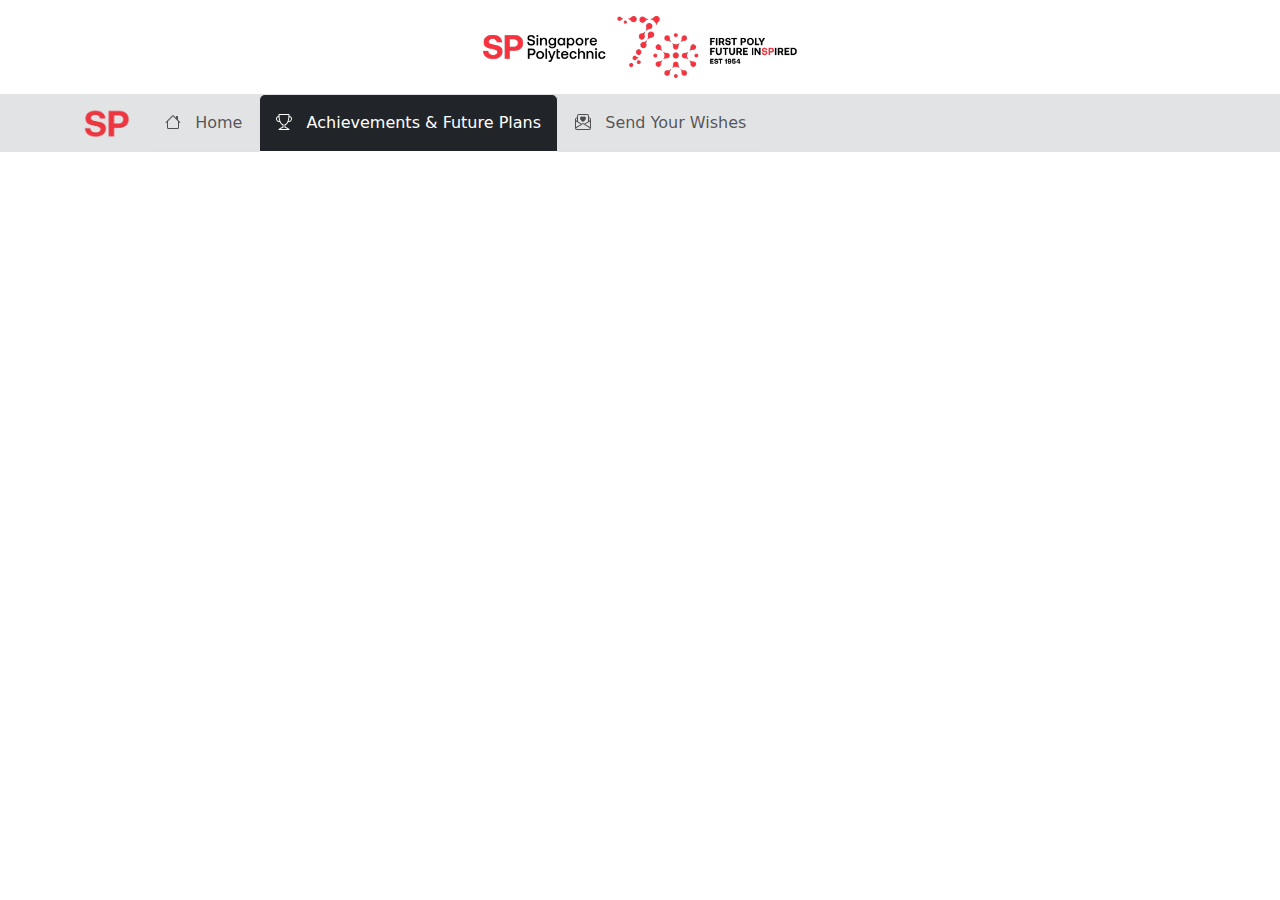
==== achievement-plans.html @ 53e0ef6b "Add files via upload" ====
<!DOCTYPE html>
<html lang="en">

<head>
	<meta charset="UTF-8">
	<meta name="viewport" content="width=device-width, initial-scale=1.0">

	<!-- bootstrap css and js links -->
	<link href="https://cdn.jsdelivr.net/npm/bootstrap@5.3.3/dist/css/bootstrap.min.css" rel="stylesheet"
		integrity="sha384-QWTKZyjpPEjISv5WaRU9OFeRpok6YctnYmDr5pNlyT2bRjXh0JMhjY6hW+ALEwIH" crossorigin="anonymous">
	<script src="https://cdn.jsdelivr.net/npm/bootstrap@5.3.3/dist/js/bootstrap.bundle.min.js"
		integrity="sha384-YvpcrYf0tY3lHB60NNkmXc5s9fDVZLESaAA55NDzOxhy9GkcIdslK1eN7N6jIeHz"
		crossorigin="anonymous"></script>
	<!-- bootstrap icons link -->
	<link rel="stylesheet" href="https://cdn.jsdelivr.net/npm/bootstrap-icons@1.10.0/font/bootstrap-icons.css">
	<!-- css link to achievement-plans.css and general.css-->
	<link rel="stylesheet" href="css/achievement-plans.css">
	<link rel="stylesheet" href="css/general.css">
	<!-- tab icon -->
	<link rel="icon" type="image/x-icon" href="images/sp70-title-thumbnail.png">
	<!-- page title -->
	<title>SP70 | Achievements & Future Insights 🏆</title>
</head>

<body>

	<!-- header with header logo and navbar -->
	<header>
		<!-- container with the logo -->
		<div class="container-fluid mt-3 mb-3">
			<div class="row">
				<!-- header logo with different column sizes on different view-widths -->
				<a href="https://www.sp.edu.sg/sp70">
					<img src="images/sp70-header-logo.png" class="mx-auto d-block col-8 col-sm-6 col-md-4 col-lg-3"
						alt="SP70">
				</a>
			</div>
		</div>

		<!-- navbar that expands in md breakpoint -->
		<nav class="navbar navbar-expand-md bg-secondary-subtle py-0">
			<div class="container-md">
				<!-- navbar brand image with link to SP official -->
				<a class="navbar-brand" href="https://www.sp.edu.sg">
					<img src="images/sp-navbar-logo.png" class="py-1 py-sm-1 py-md-0 py-lg-0 py-xl-0" alt="SP" width="50">
				</a>
				<!-- navbar toggle button in small view-widths -->
				<button class="navbar-toggler" type="button" data-bs-toggle="collapse" data-bs-target="#navbarNav"
					aria-controls="navbarNav" aria-expanded="false" aria-label="Toggle navigation">
					<span class="navbar-toggler-icon"></span>
				</button>
				<div class="collapse navbar-collapse" id="navbarNav">
					<!-- three navbar buttons with icon and text -->
					<ul class="nav nav-tabs navbar-nav">
						<!-- home navbar button -->
						<li class="nav-item" id="inactive-navbutton">
							<a class="nav-link px-3 py-3" aria-current="page"
								href="index.html">
								<svg xmlns="http://www.w3.org/2000/svg" width="20" height="20" fill="currentColor"
									class="bi bi-house" viewBox="0 0 20 20">
									<path
										d="M8.707 1.5a1 1 0 0 0-1.414 0L.646 8.146a.5.5 0 0 0 .708.708L2 8.207V13.5A1.5 1.5 0 0 0 3.5 15h9a1.5 1.5 0 0 0 1.5-1.5V8.207l.646.647a.5.5 0 0 0 .708-.708L13 5.793V2.5a.5.5 0 0 0-.5-.5h-1a.5.5 0 0 0-.5.5v1.293zM13 7.207V13.5a.5.5 0 0 1-.5.5h-9a.5.5 0 0 1-.5-.5V7.207l5-5z" />
								</svg>
								&nbsp;Home
							</a>
						</li>
						<!-- achievements and plans navbar button -->
						<li class="nav-item" id="active-navbutton">
							<a class="nav-link active bg-dark text-white px-3 py-3 " href="achievement-plans.html">
								<svg xmlns="http://www.w3.org/2000/svg" width="20" height="20" fill="currentColor"
									class="bi bi-trophy" viewBox="0 0 20 20">
									<path
										d="M2.5.5A.5.5 0 0 1 3 0h10a.5.5 0 0 1 .5.5q0 .807-.034 1.536a3 3 0 1 1-1.133 5.89c-.79 1.865-1.878 2.777-2.833 3.011v2.173l1.425.356c.194.048.377.135.537.255L13.3 15.1a.5.5 0 0 1-.3.9H3a.5.5 0 0 1-.3-.9l1.838-1.379c.16-.12.343-.207.537-.255L6.5 13.11v-2.173c-.955-.234-2.043-1.146-2.833-3.012a3 3 0 1 1-1.132-5.89A33 33 0 0 1 2.5.5m.099 2.54a2 2 0 0 0 .72 3.935c-.333-1.05-.588-2.346-.72-3.935m10.083 3.935a2 2 0 0 0 .72-3.935c-.133 1.59-.388 2.885-.72 3.935M3.504 1q.01.775.056 1.469c.13 2.028.457 3.546.87 4.667C5.294 9.48 6.484 10 7 10a.5.5 0 0 1 .5.5v2.61a1 1 0 0 1-.757.97l-1.426.356a.5.5 0 0 0-.179.085L4.5 15h7l-.638-.479a.5.5 0 0 0-.18-.085l-1.425-.356a1 1 0 0 1-.757-.97V10.5A.5.5 0 0 1 9 10c.516 0 1.706-.52 2.57-2.864.413-1.12.74-2.64.87-4.667q.045-.694.056-1.469z" />
								</svg>
								&nbsp;Achievements & Future Plans
							</a>
						</li>
						<!-- feedback form button -->
						<li class="nav-item" id="inactive-navbutton">
							<a class="nav-link px-3 py-3" href="form.html">
								<svg xmlns="http://www.w3.org/2000/svg" width="20" height="20" fill="currentColor"
									class="bi bi-envelope-paper-heart" viewBox="0 0 20 20">
									<path fill-rule="evenodd"
										d="M2 2a2 2 0 0 1 2-2h8a2 2 0 0 1 2 2v1.133l.941.502A2 2 0 0 1 16 5.4V14a2 2 0 0 1-2 2H2a2 2 0 0 1-2-2V5.4a2 2 0 0 1 1.059-1.765L2 3.133zm0 2.267-.47.25A1 1 0 0 0 1 5.4v.817l1 .6zm1 3.15 3.75 2.25L8 8.917l1.25.75L13 7.417V2a1 1 0 0 0-1-1H4a1 1 0 0 0-1 1zm11-.6 1-.6V5.4a1 1 0 0 0-.53-.882L14 4.267zM8 2.982C9.664 1.309 13.825 4.236 8 8 2.175 4.236 6.336 1.31 8 2.982m7 4.401-4.778 2.867L15 13.117zm-.035 6.88L8 10.082l-6.965 4.18A1 1 0 0 0 2 15h12a1 1 0 0 0 .965-.738ZM1 13.116l4.778-2.867L1 7.383v5.734Z" />
								</svg>
								&nbsp;Send Your Wishes
							</a>
						</li>
					</ul>
				</div>
			</div>
		</nav>
	</header>
</body>

</html>
---- css/general.css ----
/* active navbutton of respective homepage has invisible box-shadow border at bottom */
#active-navbutton {
    box-shadow: inset 0 -5px 0 0 black;
}

/* inactive navbuttons of respective homepage have invisible box-shadow border at bottom */
#inactive-navbutton {
    box-shadow: inset 0 -5px 0 0 #e2e3e5;
}

/* when hovered onto inactive navbuttons, boxshadow color is changed in transition delay*/
#inactive-navbutton:hover {
    box-shadow: inset 0 -5px 0 0 #f6323e;
    transition: 0.7s;
}
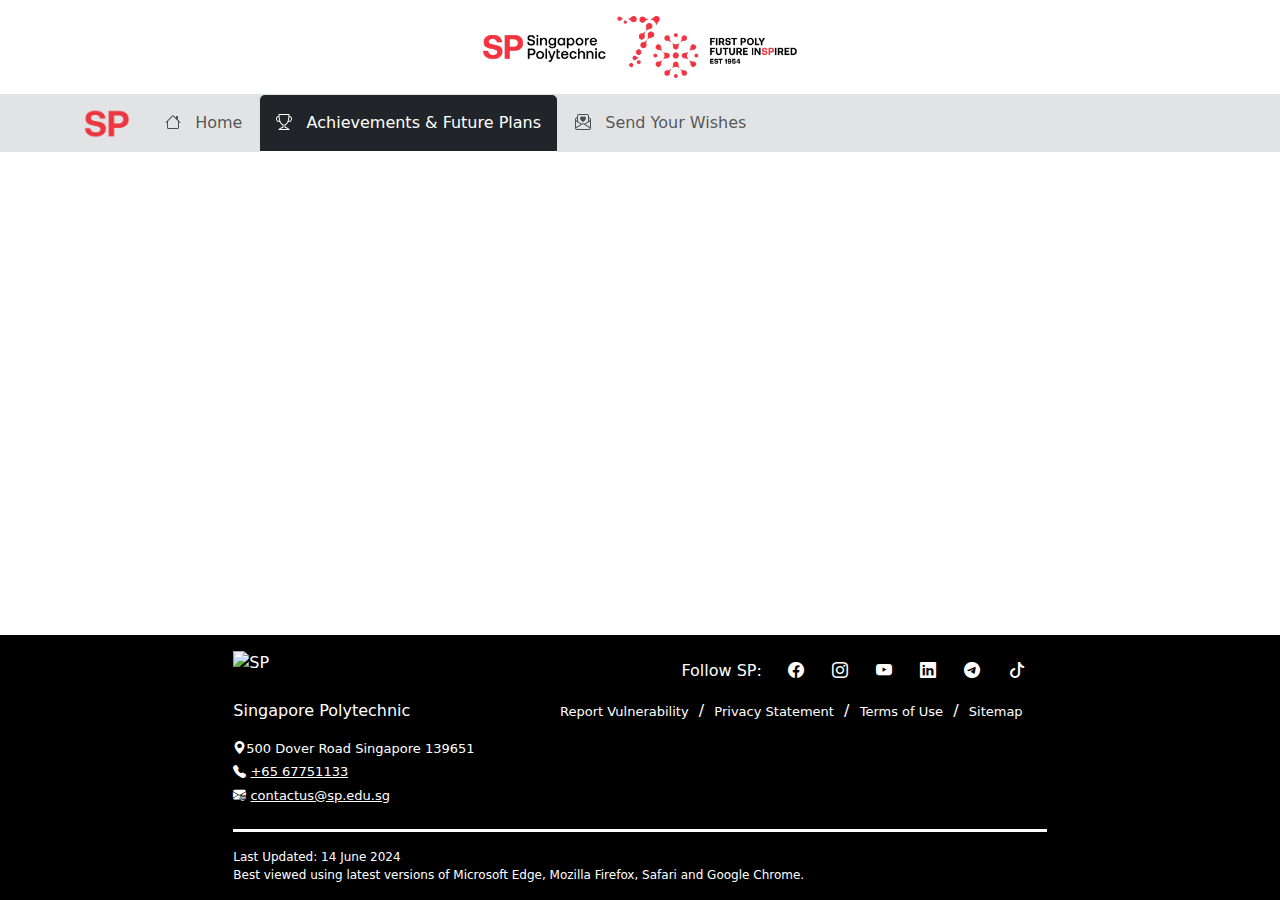
==== commit 5997f2ca: "Update achievement-plans.html" ====
--- a/achievement-plans.html
+++ b/achievement-plans.html
@@ -91,6 +91,79 @@
 			</div>
 		</nav>
 	</header>
+
+
+	<footer class="container-fluid text-white d-flex justify-content-center">
+		<!-- container with different widths for different view-widths-->
+		<div class="container col col-lg-10 col-xl-8">
+			<!-- image and contact-info for under medium view-widths -->
+			<div class="row">
+				<div class="col-8 col-lg-4 text-center text-lg-start offset-2 offset-lg-0">
+					<img src="images/sp-footer-logo.png" alt="SP" class="mb-4 mt-3">
+				</div>
+				<p class="d-lg-none text-center text-lg-start mb-3">Singapore Polytechnic</p>
+				<p class="d-lg-none text-center text-lg-start my-1" id="contact-info"><i class="bi bi-geo-alt-fill"></i>&nbsp;500 Dover Road Singapore 139651</p>
+				<p class="d-lg-none text-center text-lg-start my-1" id="contact-info"><i class="bi bi-telephone-fill"></i>&nbsp;<a href="tel:+6567751133">+65 67751133</a></p>
+				<p class="d-lg-none text-center text-lg-start mt-1 mb-3" id="contact-info"><i class="bi bi-envelope-at-fill"></i>&nbsp;<a href="mailto:contactus@sp.edu.sg">contactus@sp.edu.sg</a></p>
+				<p class="d-lg-none text-center mb-0 mt-2">Follow SP</p>
+				<!-- social media links container-->
+				<div
+					class="col-12 col-lg-8 text-center mt-2 offset-lg-0 d-flex justify-content-center justify-content-lg-end">
+					<div class="row col-6 col-lg-10 text-center d-flex justify-content-center">
+						<div class="row d-flex justify-content-center">
+							<p class="fs-6 col-4 d-none d-lg-block text-end my-auto">Follow SP:</p>
+							<!-- social media links -->
+							<div class="row col-12 col-lg-8 row-cols-6 gx-lg-3 text-center d-flex align-items-center">
+								<a id="footer-icon" href="https://www.facebook.com/singaporepolytechnic"><i
+										class="bi bi-facebook text-center"></i></a>
+								<a id="footer-icon" href="https://instagram.com/singaporepoly"><i
+										class="bi bi-instagram text-center"></i></a>
+								<a id="footer-icon" href="https://www.youtube.com/singaporepolytechnic"><i
+										class="bi bi-youtube text-center"></i></a>
+								<a id="footer-icon"
+									href="https://www.linkedin.com/company/singapore-polytechnic/jobs"><i
+										class="bi bi-linkedin text-center"></i></a>
+								<a id="footer-icon" href="https://t.me/SingaporePoly"><i
+										class="bi bi-telegram text-center"></i></a>
+								<a id="footer-icon" href="https://www.tiktok.com/@singaporepoly?lang=en"><i
+										class="bi bi-tiktok text-center"></i></a>
+							</div>
+						</div>
+
+					</div>
+
+				</div>
+				<!-- row containing contacts and links -->
+				<div class="row mt-lg-0 mt-3 my-2">
+					<!-- contact info for large and above view-widths -->
+					<div class="text-start d-none d-lg-block col-lg-4">
+						<!-- contact info -->
+						<p class="mb-3">Singapore Polytechnic</p>
+						<p class="my-1" id="contact-info"><i class="bi bi-geo-alt-fill"></i>500 Dover Road Singapore 139651</p>
+						<p class="my-1" id="contact-info"><i class="bi bi-telephone-fill"></i>&nbsp;<a href="tel:+6567751133">+65 67751133</a></p>
+						<p class="mt-1 mb-3" id="contact-info"><i class="bi bi-envelope-at-fill"></i>&nbsp;<a href="mailto:contactus@sp.edu.sg">contactus@sp.edu.sg</a></p>		
+					</div>
+					<!-- other links -->
+					<div class="text-center text-lg-end col-lg-8">
+						<a href="https://tech.gov.sg/report_vulnerability" id="footer-link">Report
+							Vulnerability</a>&nbsp;&nbsp;/&nbsp;
+						<a href="https://www.sp.edu.sg/sp/privacy-statement" id="footer-link">Privacy
+							Statement</a>&nbsp;&nbsp;/&nbsp;
+						<a href="https://www.sp.edu.sg/sp/terms-of-use" id="footer-link">Terms of
+							Use</a>&nbsp;&nbsp;/&nbsp;
+						<a href="https://www.sp.edu.sg/sp/sitemap" id="footer-link">Sitemap</a>
+					</div>
+				</div>
+			</div>
+			<!-- separator line -->
+			<div style="border-top: 3px solid white;"></div>
+			<!-- info under separator line -->
+			<p class="text-center text-lg-start mb-0 mt-3" style="font-size: 12px;">Last Updated: 14 June 2024</p>
+			<p class="text-center text-lg-start mt-0 mb-3" style="font-size: 12px;">Best viewed using latest versions of Microsoft Edge, Mozilla Firefox, Safari and Google Chrome.</p>
+		</div>
+		</div>
+	</footer>
+
 </body>
 
-</html>+</html>
--- a/css/general.css
+++ b/css/general.css
@@ -1,3 +1,4 @@
+
 
 /* active navbutton of respective homepage has invisible box-shadow border at bottom */
 #active-navbutton {
@@ -13,4 +14,33 @@
 #inactive-navbutton:hover {
     box-shadow: inset 0 -5px 0 0 #f6323e;
     transition: 0.7s;
-}+}
+
+/* footer background and position */
+footer {
+    position: absolute;
+    bottom: 0;
+    background-color: black;
+}
+
+/* footer icon hover animation */
+#footer-icon:hover {
+    transform: scale(1.5);
+    transition: 0.5s;
+}
+
+/* small the text size of links in footer and contact info */
+#footer-link, #contact-info {
+    font-size: 13px;
+    text-decoration: none;
+}
+
+/* shows underline after hovering footer-links */
+#footer-link:hover {
+    text-decoration: underline;
+}
+
+/* removing the blue color of texts tagged by a element */
+a {
+    color: white;
+}
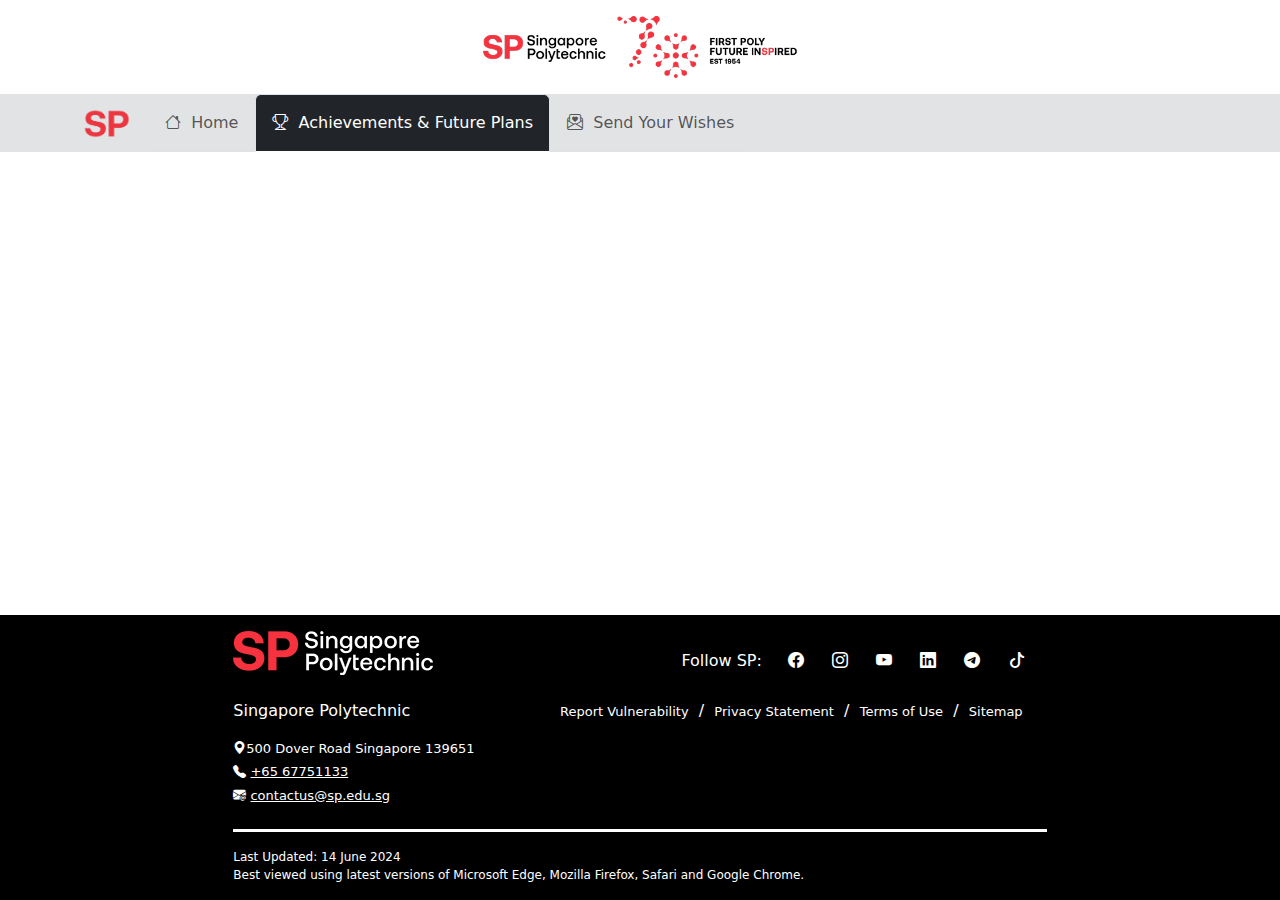
==== commit 9f95054c: "Set footer position to bottom" ====
--- a/achievement-plans.html
+++ b/achievement-plans.html
@@ -56,33 +56,21 @@
 						<li class="nav-item" id="inactive-navbutton">
 							<a class="nav-link px-3 py-3" aria-current="page"
 								href="index.html">
-								<svg xmlns="http://www.w3.org/2000/svg" width="20" height="20" fill="currentColor"
-									class="bi bi-house" viewBox="0 0 20 20">
-									<path
-										d="M8.707 1.5a1 1 0 0 0-1.414 0L.646 8.146a.5.5 0 0 0 .708.708L2 8.207V13.5A1.5 1.5 0 0 0 3.5 15h9a1.5 1.5 0 0 0 1.5-1.5V8.207l.646.647a.5.5 0 0 0 .708-.708L13 5.793V2.5a.5.5 0 0 0-.5-.5h-1a.5.5 0 0 0-.5.5v1.293zM13 7.207V13.5a.5.5 0 0 1-.5.5h-9a.5.5 0 0 1-.5-.5V7.207l5-5z" />
-								</svg>
+								<i class="bi bi-house" fill="currentColor"></i>
 								&nbsp;Home
 							</a>
 						</li>
 						<!-- achievements and plans navbar button -->
 						<li class="nav-item" id="active-navbutton">
 							<a class="nav-link active bg-dark text-white px-3 py-3 " href="achievement-plans.html">
-								<svg xmlns="http://www.w3.org/2000/svg" width="20" height="20" fill="currentColor"
-									class="bi bi-trophy" viewBox="0 0 20 20">
-									<path
-										d="M2.5.5A.5.5 0 0 1 3 0h10a.5.5 0 0 1 .5.5q0 .807-.034 1.536a3 3 0 1 1-1.133 5.89c-.79 1.865-1.878 2.777-2.833 3.011v2.173l1.425.356c.194.048.377.135.537.255L13.3 15.1a.5.5 0 0 1-.3.9H3a.5.5 0 0 1-.3-.9l1.838-1.379c.16-.12.343-.207.537-.255L6.5 13.11v-2.173c-.955-.234-2.043-1.146-2.833-3.012a3 3 0 1 1-1.132-5.89A33 33 0 0 1 2.5.5m.099 2.54a2 2 0 0 0 .72 3.935c-.333-1.05-.588-2.346-.72-3.935m10.083 3.935a2 2 0 0 0 .72-3.935c-.133 1.59-.388 2.885-.72 3.935M3.504 1q.01.775.056 1.469c.13 2.028.457 3.546.87 4.667C5.294 9.48 6.484 10 7 10a.5.5 0 0 1 .5.5v2.61a1 1 0 0 1-.757.97l-1.426.356a.5.5 0 0 0-.179.085L4.5 15h7l-.638-.479a.5.5 0 0 0-.18-.085l-1.425-.356a1 1 0 0 1-.757-.97V10.5A.5.5 0 0 1 9 10c.516 0 1.706-.52 2.57-2.864.413-1.12.74-2.64.87-4.667q.045-.694.056-1.469z" />
-								</svg>
+								<i class="bi bi-trophy"></i>
 								&nbsp;Achievements & Future Plans
 							</a>
 						</li>
 						<!-- feedback form button -->
 						<li class="nav-item" id="inactive-navbutton">
 							<a class="nav-link px-3 py-3" href="form.html">
-								<svg xmlns="http://www.w3.org/2000/svg" width="20" height="20" fill="currentColor"
-									class="bi bi-envelope-paper-heart" viewBox="0 0 20 20">
-									<path fill-rule="evenodd"
-										d="M2 2a2 2 0 0 1 2-2h8a2 2 0 0 1 2 2v1.133l.941.502A2 2 0 0 1 16 5.4V14a2 2 0 0 1-2 2H2a2 2 0 0 1-2-2V5.4a2 2 0 0 1 1.059-1.765L2 3.133zm0 2.267-.47.25A1 1 0 0 0 1 5.4v.817l1 .6zm1 3.15 3.75 2.25L8 8.917l1.25.75L13 7.417V2a1 1 0 0 0-1-1H4a1 1 0 0 0-1 1zm11-.6 1-.6V5.4a1 1 0 0 0-.53-.882L14 4.267zM8 2.982C9.664 1.309 13.825 4.236 8 8 2.175 4.236 6.336 1.31 8 2.982m7 4.401-4.778 2.867L15 13.117zm-.035 6.88L8 10.082l-6.965 4.18A1 1 0 0 0 2 15h12a1 1 0 0 0 .965-.738ZM1 13.116l4.778-2.867L1 7.383v5.734Z" />
-								</svg>
+								<i class="bi bi-envelope-paper-heart"></i>
 								&nbsp;Send Your Wishes
 							</a>
 						</li>
@@ -93,7 +81,7 @@
 	</header>
 
 
-	<footer class="container-fluid text-white d-flex justify-content-center">
+	<footer class="container-fluid text-white d-flex justify-content-center" style="position: absolute; bottom: 0;">
 		<!-- container with different widths for different view-widths-->
 		<div class="container col col-lg-10 col-xl-8">
 			<!-- image and contact-info for under medium view-widths -->
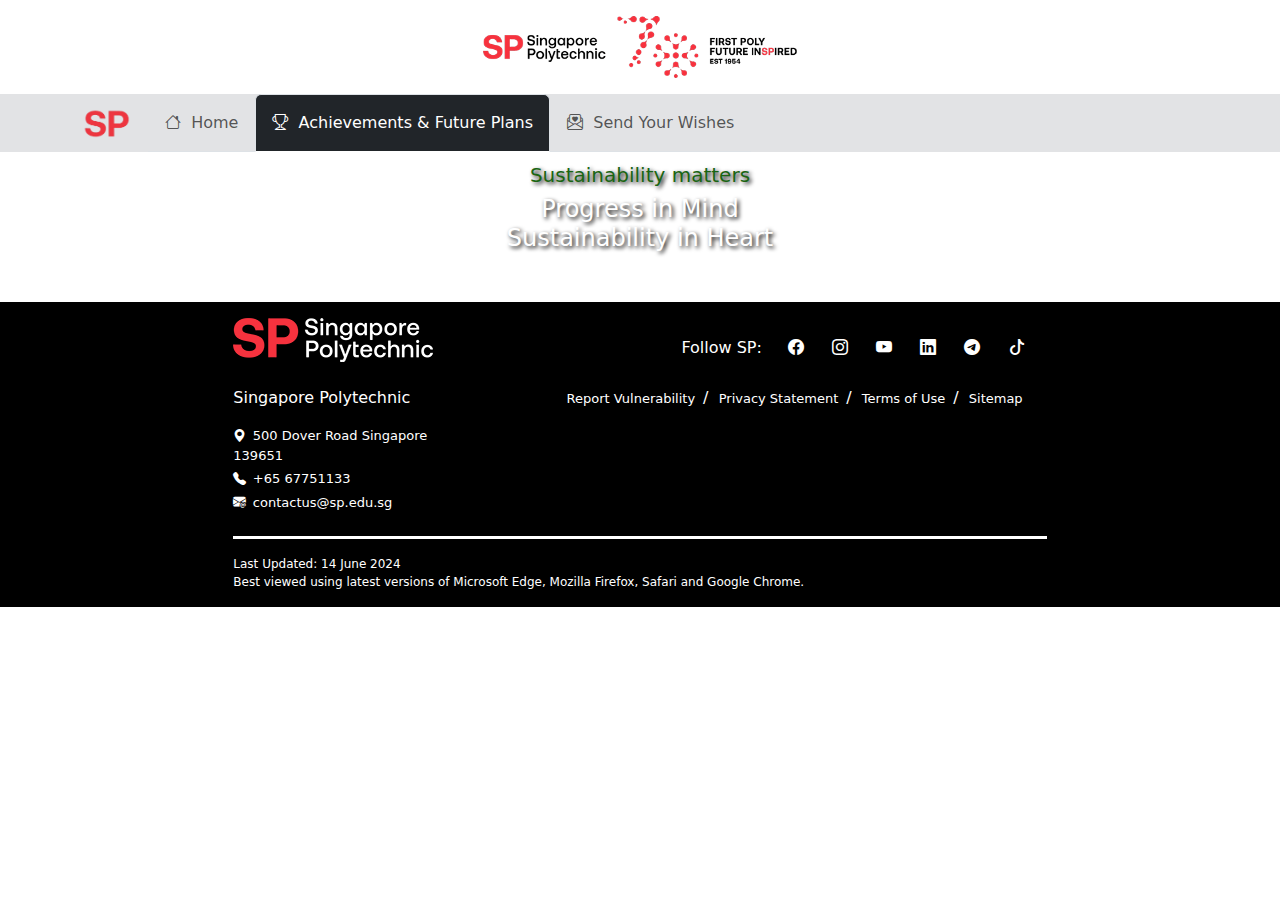
==== commit e715acad: "Added video banner" ====
--- a/achievement-plans.html
+++ b/achievement-plans.html
@@ -81,7 +81,29 @@
 	</header>
 
 
-	<footer class="container-fluid text-white d-flex justify-content-center" style="position: absolute; bottom: 0;">
+	<div class="container-fluid p-0">
+		<div class="row no-gutters">
+		  <div class="col-12 video-container">
+			<video autoplay loop muted class="d-none d-md-block">
+			  <source src="videos/sustainability-banner-video.mp4" type="video/mp4">
+			  <!-- Include other video sources here for compatibility -->
+			  Your browser does not support the video tag.
+			</video>
+			<video autoplay loop muted class="d-md-none">
+				<source src="videos/sustainability-banner-video-cropped.mp4" type="video/mp4">
+				<!-- Include other video sources here for compatibility -->
+				Your browser does not support the video tag.
+			  </video>
+			<div class="overlay-text">
+			<h5 style="color: #196512;">Sustainability matters</h5>
+			  <h4>Progress in Mind<br>
+			  Sustainability in Heart</h4>
+			</div>
+		  </div>
+		</div>
+	  </div>
+
+	<footer class="container-fluid text-white d-flex justify-content-center">
 		<!-- container with different widths for different view-widths-->
 		<div class="container col col-lg-10 col-xl-8">
 			<!-- image and contact-info for under medium view-widths -->
@@ -127,18 +149,18 @@
 					<div class="text-start d-none d-lg-block col-lg-4">
 						<!-- contact info -->
 						<p class="mb-3">Singapore Polytechnic</p>
-						<p class="my-1" id="contact-info"><i class="bi bi-geo-alt-fill"></i>500 Dover Road Singapore 139651</p>
-						<p class="my-1" id="contact-info"><i class="bi bi-telephone-fill"></i>&nbsp;<a href="tel:+6567751133">+65 67751133</a></p>
-						<p class="mt-1 mb-3" id="contact-info"><i class="bi bi-envelope-at-fill"></i>&nbsp;<a href="mailto:contactus@sp.edu.sg">contactus@sp.edu.sg</a></p>		
+						<p class="my-1" id="contact-info"><i class="bi bi-geo-alt-fill"></i>&ensp;500 Dover Road Singapore 139651</p>
+						<p class="my-1" id="contact-info"><i class="bi bi-telephone-fill"></i>&ensp;<a href="tel:+6567751133">+65 67751133</a></p>
+						<p class="mt-1 mb-3" id="contact-info"><i class="bi bi-envelope-at-fill"></i>&ensp;<a href="mailto:contactus@sp.edu.sg">contactus@sp.edu.sg</a></p>		
 					</div>
 					<!-- other links -->
 					<div class="text-center text-lg-end col-lg-8">
 						<a href="https://tech.gov.sg/report_vulnerability" id="footer-link">Report
-							Vulnerability</a>&nbsp;&nbsp;/&nbsp;
+							Vulnerability</a>&ensp;/&nbsp;
 						<a href="https://www.sp.edu.sg/sp/privacy-statement" id="footer-link">Privacy
-							Statement</a>&nbsp;&nbsp;/&nbsp;
+							Statement</a>&ensp;/&nbsp;
 						<a href="https://www.sp.edu.sg/sp/terms-of-use" id="footer-link">Terms of
-							Use</a>&nbsp;&nbsp;/&nbsp;
+							Use</a>&ensp;/&nbsp;
 						<a href="https://www.sp.edu.sg/sp/sitemap" id="footer-link">Sitemap</a>
 					</div>
 				</div>
--- a/css/achievement-plans.css
+++ b/css/achievement-plans.css
@@ -0,0 +1,26 @@
+/* video container */
+.video-container {
+    position: relative; /* relative positioning for child elements */
+    width: 100%; /* full width of parent */
+    overflow: hidden; /* clip overflow */
+}
+
+/* video styling */
+.video-container video {
+    width: 100%; /* full width */
+    height: auto; /* maintain aspect ratio */
+    display: block; /* block-level element */
+}
+
+/* overlay text positioning */
+.overlay-text {
+    position: absolute; /* positioned relative to container */
+    top: 40%; /* 40% down from top */
+    left: 50%; /* center horizontally */
+    transform: translate(-50%, -50%); /* center precisely */
+    color: white; /* white text */
+    text-align: center; /* center text */
+    font-weight: bold; /* bold text */
+    font-size: 1.5rem; /* larger font size */
+    text-shadow: 2px 2px 4px black; /* text shadow */
+}
--- a/css/general.css
+++ b/css/general.css
@@ -1,4 +1,18 @@
+/* roboto-slab font */
+.roboto-slab {
+  font-family: "Roboto Slab", serif;
+  font-optical-sizing: auto;
+  font-weight: 600;
+  font-style: normal;
+}
 
+/* catamaran font */
+.catamaran {
+  font-family: "Catamaran", sans-serif;
+  font-optical-sizing: auto;
+  font-weight: 500;
+  font-style: normal;
+}
 
 /* active navbutton of respective homepage has invisible box-shadow border at bottom */
 #active-navbutton {
@@ -18,29 +32,28 @@
 
 /* footer background and position */
 footer {
-    position: absolute;
-    bottom: 0;
     background-color: black;
 }
 
 /* footer icon hover animation */
 #footer-icon:hover {
-    transform: scale(1.5);
-    transition: 0.5s;
+    transform: scale(1.5);  /* increase the size by 1.5 */
+    transition: 0.5s;   /* animation 0.5s */
 }
 
 /* small the text size of links in footer and contact info */
 #footer-link, #contact-info {
     font-size: 13px;
-    text-decoration: none;
+    text-decoration: none;  /* removes underlines */
 }
 
 /* shows underline after hovering footer-links */
 #footer-link:hover {
-    text-decoration: underline;
+    text-decoration: underline; /* underline after hover */
 }
 
-/* removing the blue color of texts tagged by a element */
+/* removing the blue color and underline of texts tagged by "a" element */
 a {
     color: white;
+    text-decoration: none;
 }
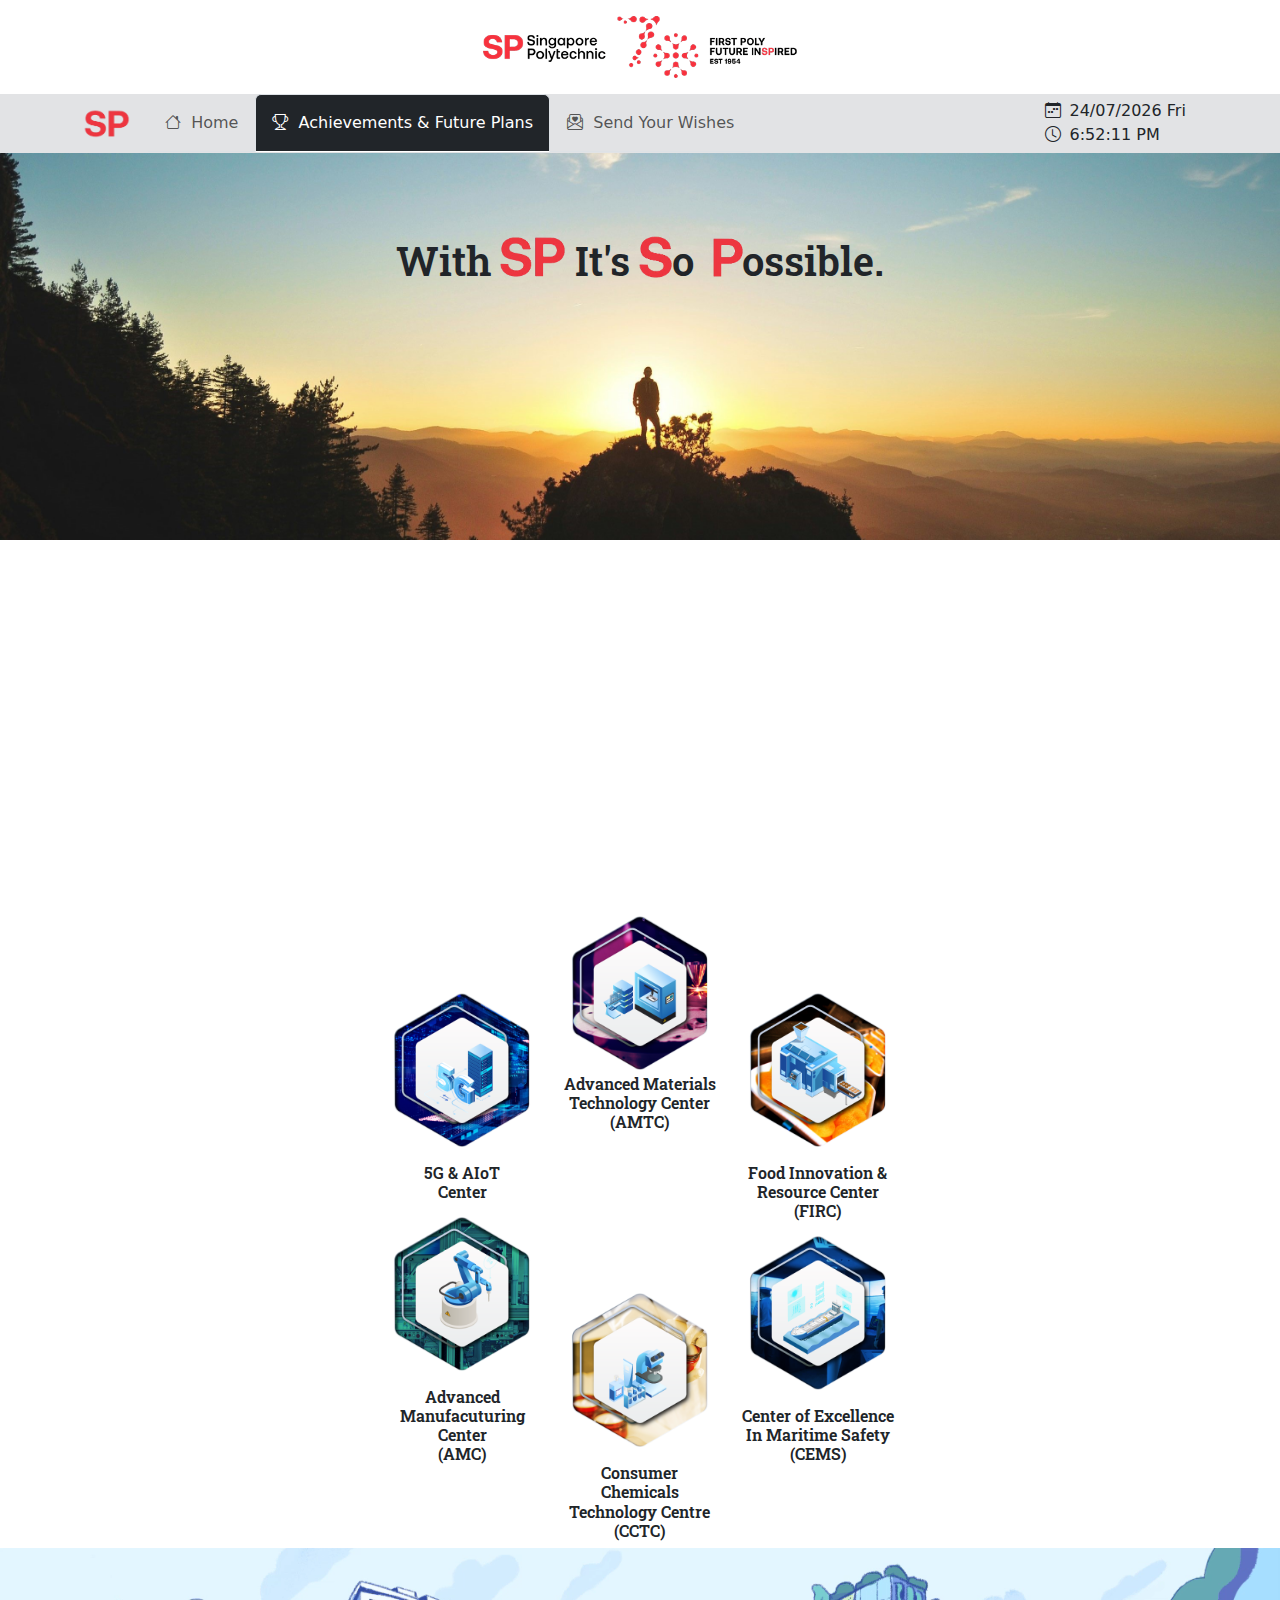
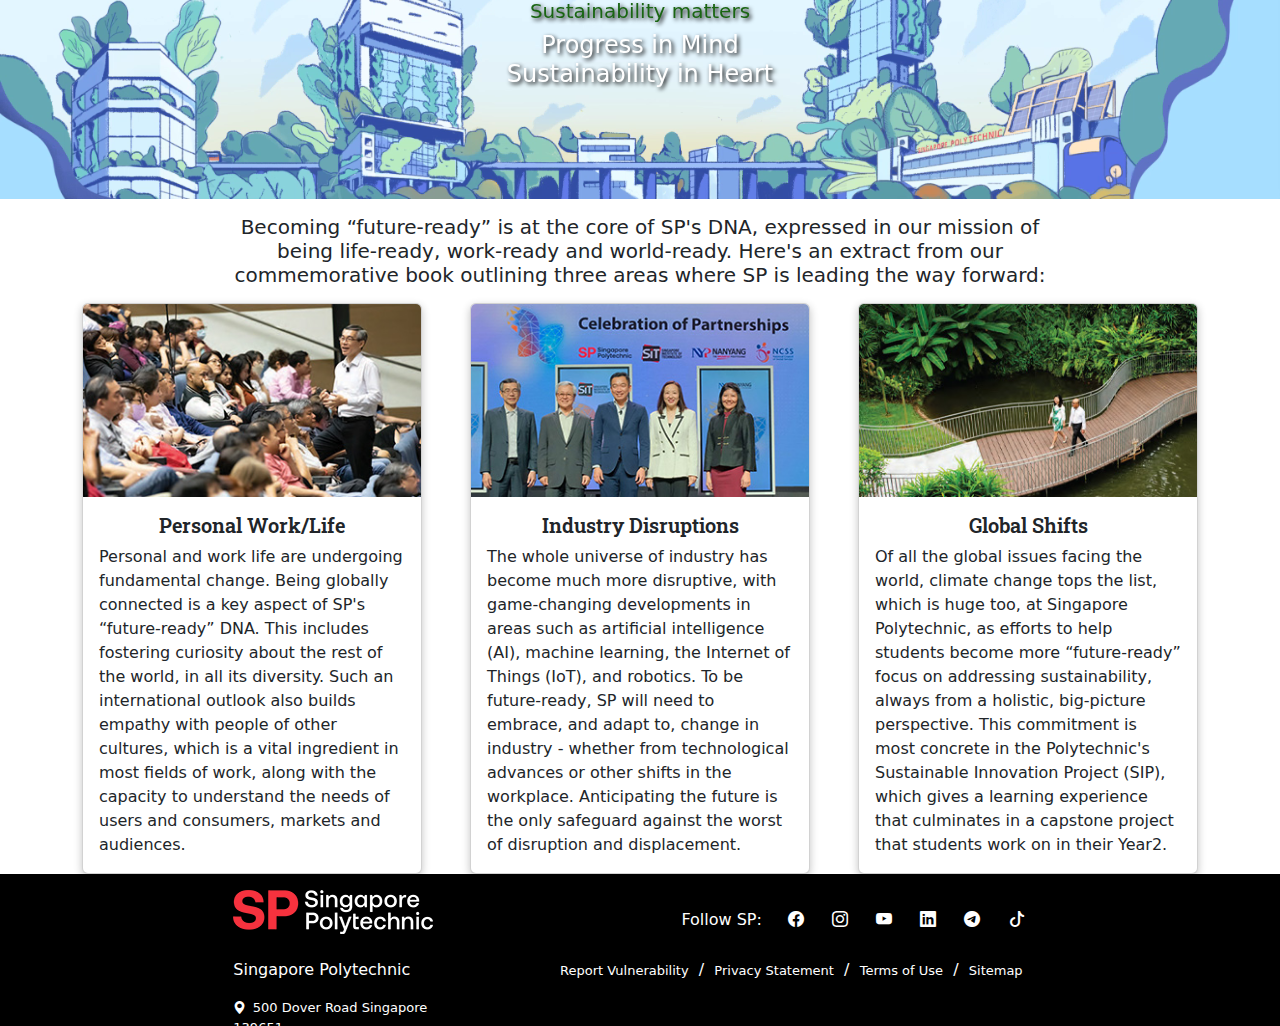
==== commit 044bbea6: "Updated web contents for new file organization and javascript." ====
--- a/achievement-plans.html
+++ b/achievement-plans.html
@@ -11,13 +11,31 @@
 	<script src="https://cdn.jsdelivr.net/npm/bootstrap@5.3.3/dist/js/bootstrap.bundle.min.js"
 		integrity="sha384-YvpcrYf0tY3lHB60NNkmXc5s9fDVZLESaAA55NDzOxhy9GkcIdslK1eN7N6jIeHz"
 		crossorigin="anonymous"></script>
+
 	<!-- bootstrap icons link -->
 	<link rel="stylesheet" href="https://cdn.jsdelivr.net/npm/bootstrap-icons@1.10.0/font/bootstrap-icons.css">
-	<!-- css link to achievement-plans.css and general.css-->
+
+	<!-- css links to achievement-plans.css and general.css-->
 	<link rel="stylesheet" href="css/achievement-plans.css">
 	<link rel="stylesheet" href="css/general.css">
+
+	<!-- js links to achievement-plans.js and general.js-->
+	<script src="js/achievement-plans.js" defer></script>
+	<script src="js/general.js" defer></script>
+
+	<!-- catamaran font -->
+	<link rel="preconnect" href="https://fonts.googleapis.com">
+	<link rel="preconnect" href="https://fonts.gstatic.com" crossorigin>
+	<link href="https://fonts.googleapis.com/css2?family=Catamaran:wght@100..900&display=swap" rel="stylesheet">
+
+	<!-- roboto slab font -->
+	<link rel="preconnect" href="https://fonts.googleapis.com">
+	<link rel="preconnect" href="https://fonts.gstatic.com" crossorigin>
+	<link href="https://fonts.googleapis.com/css2?family=Roboto+Slab:wght@100..900&display=swap" rel="stylesheet">
+
 	<!-- tab icon -->
-	<link rel="icon" type="image/x-icon" href="images/sp70-title-thumbnail.png">
+	<link rel="icon" type="image/x-icon" href="media/images/general/sp70-title-logo.png">
+
 	<!-- page title -->
 	<title>SP70 | Achievements & Future Insights 🏆</title>
 </head>
@@ -31,18 +49,19 @@
 			<div class="row">
 				<!-- header logo with different column sizes on different view-widths -->
 				<a href="https://www.sp.edu.sg/sp70">
-					<img src="images/sp70-header-logo.png" class="mx-auto d-block col-8 col-sm-6 col-md-4 col-lg-3"
-						alt="SP70">
+					<img src="media/images/general/sp70-header-thumbnail.png"
+						class="mx-auto d-block col-8 col-sm-6 col-md-4 col-lg-3" alt="SP70">
 				</a>
 			</div>
 		</div>
 
 		<!-- navbar that expands in md breakpoint -->
-		<nav class="navbar navbar-expand-md bg-secondary-subtle py-0">
+		<nav class="navbar navbar-expand-md bg-secondary-subtle py-0" id="navbar">
 			<div class="container-md">
 				<!-- navbar brand image with link to SP official -->
 				<a class="navbar-brand" href="https://www.sp.edu.sg">
-					<img src="images/sp-navbar-logo.png" class="py-1 py-sm-1 py-md-0 py-lg-0 py-xl-0" alt="SP" width="50">
+					<img src="media/images/general/sp-navbar-logo.png" class="py-1 py-sm-1 py-md-0 py-lg-0 py-xl-0"
+						alt="SP" width="50">
 				</a>
 				<!-- navbar toggle button in small view-widths -->
 				<button class="navbar-toggler" type="button" data-bs-toggle="collapse" data-bs-target="#navbarNav"
@@ -53,22 +72,22 @@
 					<!-- three navbar buttons with icon and text -->
 					<ul class="nav nav-tabs navbar-nav">
 						<!-- home navbar button -->
-						<li class="nav-item" id="inactive-navbutton">
-							<a class="nav-link px-3 py-3" aria-current="page"
-								href="index.html">
-								<i class="bi bi-house" fill="currentColor"></i>
+						<li class="nav-item inactive-navbutton">
+							<a class="nav-link px-3 py-3" href="index.html">
+								<i class="bi bi-house"></i>
 								&nbsp;Home
 							</a>
 						</li>
 						<!-- achievements and plans navbar button -->
-						<li class="nav-item" id="active-navbutton">
-							<a class="nav-link active bg-dark text-white px-3 py-3 " href="achievement-plans.html">
+						<li class="nav-item active-navbutton">
+							<a class="nav-link active bg-dark text-white px-3 py-3" aria-current="page"
+								href="achievement-plans.html">
 								<i class="bi bi-trophy"></i>
 								&nbsp;Achievements & Future Plans
 							</a>
 						</li>
 						<!-- feedback form button -->
-						<li class="nav-item" id="inactive-navbutton">
+						<li class="nav-item inactive-navbutton">
 							<a class="nav-link px-3 py-3" href="form.html">
 								<i class="bi bi-envelope-paper-heart"></i>
 								&nbsp;Send Your Wishes
@@ -76,32 +95,244 @@
 						</li>
 					</ul>
 				</div>
+				<!-- clock at the right end of the navbar in large view-widths -->
+				<div class="text-end d-none d-lg-block">
+					<div class="row text-start">
+						<!-- placeholder for current date -->
+						<div class="col-7 offset-5"><i class="bi bi-calendar-week"></i>&ensp;<span
+								id="current-date-wday"></span></div>
+						<!-- placeholder for current time -->
+						<div class="col-7 offset-5"><i class="bi bi-clock"></i>&ensp;<span id="current-time"></span>
+						</div>
+					</div>
+				</div>
 			</div>
 		</nav>
+		<div style="height: 1px; background-color: #e2e3e5;"></div>
 	</header>
 
+	<div class="container-fluid p-0 col-12" id="hero-image-container">
+		<div class="image-wrapper">
+		  <img src="media/images/achievement-plans/hero-image.jpeg" class="col-12 d-block d-lg-none" alt="">
+		  <img src="media/images/achievement-plans/hero-image-cropped.jpeg" class="col-12 d-none d-lg-block" alt="">
+		  <div class="hero-title text-center d-flex align-items-end">
+			<h1 class="roboto-slab text-nowrap">With <i><img src="media/images/achievement-plans/sp-logo.png" style="width: 4rem; margin-bottom: 1rem;" alt=""></i> 
+				It's <i><img src="media/images/achievement-plans/sp-s.png" style="width: 2rem; margin-bottom: 1rem;" alt=""></i>o&nbsp;
+				<i><img src="media/images/achievement-plans/sp-p.png" style="width: 1.8rem; margin-bottom: 1rem;" alt=""></i>ossible.</h1>
+		  </div>
+		</div>
+	  </div>
+
+	<div class="container-fluid col-12 col-md-8 col-lg-6">
+	<iframe src="https://www.youtube.com/embed/w_lFlr2aR0w" class="col-12" id="so-possible-video"></iframe>
+	</div>
+
+	  <div class="container-fluid col-10 col-md-8 col-lg-5">
+		<div class="row">
+			<div class="col-4 d-flex justify-content-center align-items-center">
+				<div>
+				<img src="media/images/achievement-plans/5g-aiot-centre-icon.png" class="col-12" alt="" id="center-icon">
+				<h6 class="text-center roboto-slab my-md-3">5G & AIoT<span class="d-none d-md-block">Center</span></h6>
+				<img src="media/images/achievement-plans/amc-centre-icon.png" class="col-12" alt="">
+				<h6 class="text-center roboto-slab mt-md-3"><span class="d-none d-md-block">Advanced Manufacuturing<br>Center</span> (AMC)</h6>
+				</div>
+			</div>
+			<div class="col-4">
+				<img src="media/images/achievement-plans/amtc-centre-icon.png" class="col-12" alt="">
+				<h6 class="text-center roboto-slab mt-md-1"><span class="d-none d-md-block">Advanced Materials<br>Technology Center</span> (AMTC)</h6>
+				<div id="center-placeholder"></div>
+				<img src="media/images/achievement-plans/cctc-centre-icon.png" class="col-12" alt="">
+				<h6 class="text-center roboto-slab mt-md-3"><span class="d-none d-md-block">Consumer Chemicals<br>Technology Centre</span> (CCTC)</h6>
+			</div>
+			<div class="col-4 d-flex justify-content-center align-items-center">
+				<div>
+				<img src="media/images/achievement-plans/firc-centre-icon.png" class="col-12" alt="">
+				<h6 class="text-center roboto-slab my-md-3"><span class="d-none d-md-block">Food Innovation &<br>Resource Center</span> (FIRC)</h6>
+				<img src="media/images/achievement-plans/cems-centre-icon.png" class="col-12" alt="">
+				<h6 class="text-center roboto-slab mt-md-3"><span class="d-none d-md-block">Center of Excellence<br>In Maritime Safety</span> (CEMS)</h6>
+				</div>
+			</div>
+		</div>
+	  </div>
 
 	<div class="container-fluid p-0">
 		<div class="row no-gutters">
-		  <div class="col-12 video-container">
-			<video autoplay loop muted class="d-none d-md-block">
-			  <source src="videos/sustainability-banner-video.mp4" type="video/mp4">
-			  <!-- Include other video sources here for compatibility -->
-			  Your browser does not support the video tag.
-			</video>
-			<video autoplay loop muted class="d-md-none">
-				<source src="videos/sustainability-banner-video-cropped.mp4" type="video/mp4">
-				<!-- Include other video sources here for compatibility -->
-				Your browser does not support the video tag.
-			  </video>
-			<div class="overlay-text">
-			<h5 style="color: #196512;">Sustainability matters</h5>
-			  <h4>Progress in Mind<br>
-			  Sustainability in Heart</h4>
-			</div>
-		  </div>
-		</div>
-	  </div>
+			<div class="col-12 video-container">
+				<video autoplay loop muted class="d-none d-md-block">
+					<source src="media/videos/achievement-plans/sustainability-banner-video.mp4" type="video/mp4">
+					<!-- Include other video sources here for compatibility -->
+					Your browser does not support the video tag.
+				</video>
+				<video autoplay loop muted class="d-md-none">
+					<source src="media/videos/achievement-plans/sustainability-banner-video-cropped.mp4" type="video/mp4">
+					<!-- Include other video sources here for compatibility -->
+					Your browser does not support the video tag.
+				</video>
+				<div class="overlay-text">
+					<h5 style="color: #196512;">Sustainability matters</h5>
+					<h4>Progress in Mind<br>
+						Sustainability in Heart</h4>
+				</div>
+			</div>
+		</div>
+	</div>
+
+<!-- future-ready section -->
+	<article class="future-ready">
+		<h6 class=" container-fluid col-10 col-md-8 text-start my-3 text-center" id="future-ready-text">Becoming “future-ready” is at the core of SP's DNA, expressed in our mission of being life-ready, work-ready and world-ready. Here's an extract from our commemorative book outlining three areas where SP is leading the way forward:</h6>
+		<!-- displays carousal of three cards in view-widths smaller than large -->
+		<div class="container-fluid col-12 col-sm-12 col-md-10 d-lg-none">
+			<div class="row">
+				<div class="col-2 mx-auto my-auto">
+					<button class="carousel-button carousel-control-prev mx-auto" id="future-ready-carousel-control-prev" type="button"
+						data-bs-target="#future-ready-carousel" data-bs-slide="prev">
+						<span
+							class="bg-dark mx-auto d-flex justify-content-center align-items-center"
+							id="future-ready-carousel-control-prev-icon"
+							aria-hidden="true"><i class="bi bi-arrow-left"></i></span>
+						<span class="visually-hidden mx-auto">Previous</span>
+					</button>
+				</div>
+				<div class="col-8">
+					<div id="future-ready-carousel" class="carousel slide py-5" data-bs-touch="true" data-bs-ride="carousel">
+						<div class="carousel-inner">
+							<div class="carousel-item active">
+								<div class="card">
+									<img src="media/images/index/personal-work-life.jpg" class="card-img-top" alt="Personal/Work Life">
+									<div class="card-body">
+										<h5 class="card-title roboto-slab text-center">Personal/Work Life</h5>
+										<p class="card-text">Personal and work life are undergoing fundamental change.
+											Being
+											globally connected is a key aspect of SP's “future-ready” DNA. This includes
+											fostering curiosity about the rest of the world, in all its diversity. Such
+											an
+											international outlook also builds empathy with people of other cultures,
+											which
+											is a vital ingredient in most fields of work, along with the capacity to
+											understand the needs of users and consumers, markets and audiences.</p>
+									</div>
+								</div>
+							</div>
+							<div class="carousel-item">
+								<div class="card">
+									<img src="media/images/index/industry-disruptions.jpg" class="card-img-top" alt="Industry disruptions">
+									<div class="card-body">
+										<h5 class="card-title roboto-slab text-center">Industry Disruptions</h5>
+										<p class="card-text">The whole universe of industry has become much more
+											disruptive,
+											with game-changing developments in areas such as artificial intelligence
+											(AI),
+											machine learning, the Internet of Things (IoT), and robotics. To be
+											future-ready, SP will need to embrace, and adapt to, change in industry -
+											whether from technological advances or other shifts in the workplace.
+											Anticipating the future is the only safeguard against the worst of
+											disruption
+											and displacement.</p>
+									</div>
+								</div>
+							</div>
+							<div class="carousel-item">
+								<div class="card">
+									<img src="media/images/index/global-shifts.jpg" class="card-img-top" alt="Global shifts">
+									<div class="card-body">
+										<h5 class="card-title roboto-slab text-center">Global Shifts</h5>
+										<p class="card-text">Of all the global issues facing the world, climate change
+											tops
+											the list, which is huge too, at Singapore Polytechnic, as efforts to help
+											students become more “future-ready” focus on addressing sustainability,
+											always
+											from a holistic, big-picture perspective. This commitment is most concrete
+											in
+											the Polytechnic's Sustainable Innovation Project (SIP), which gives a
+											learning
+											experience that culminates in a capstone project that students work on in
+											their
+											Year2.</p>
+									</div>
+								</div>
+							</div>
+						</div>
+
+					</div>
+				</div>
+				<div class="col-2 my-auto mx-auto">
+					<button class="carousel-button carousel-control-next mx-auto" id="future-ready-carousel-control-next" type="button"
+						data-bs-target="#future-ready-carousel" data-bs-slide="next">
+						<span
+							class="bg-dark mx-auto d-flex justify-content-center align-items-center"
+							id="future-ready-carousel-control-next-icon"
+							aria-hidden="true"><i class="bi bi-arrow-right"></i></span>
+						<span class="visually-hidden mx-auto">Next</span>
+					</button>
+				</div>
+			</div>
+
+
+
+		</div>
+
+		<!-- displays cards with columns grid in view-widths of large and above -->
+		<div class="container mx-auto d-none d-lg-block">
+			<div class="row gx-5 gy-5">
+				<div class="col-lg-6 col-xl-4">
+					<div class="card">
+						<img src="media/images/index/personal-work-life.jpg" class="card-img-top" alt="Personal Work/ Life">
+						<div class="card-body">
+							<h5 class="card-title roboto-slab text-center">Personal Work/Life</h5>
+							<p class="card-text">Personal and work life are undergoing fundamental change. Being
+								globally
+								connected is a key aspect of SP's “future-ready” DNA. This includes fostering curiosity
+								about the rest of the world, in all its diversity. Such an international outlook also
+								builds
+								empathy with people of other cultures, which is a vital ingredient in most fields of
+								work,
+								along with the capacity to understand the needs of users and consumers, markets and
+								audiences.</p>
+						</div>
+					</div>
+				</div>
+				<div class="col-lg-6 col-xl-4">
+					<div class="card">
+						<img src="media/images/index/industry-disruptions.jpg" class="card-img-top" alt="Industry disruptions">
+						<div class="card-body">
+							<h5 class="card-title roboto-slab text-center">Industry Disruptions</h5>
+							<p class="card-text">The whole universe of industry has become much more disruptive, with
+								game-changing developments in areas such as artificial intelligence (AI), machine
+								learning,
+								the Internet of Things (IoT), and robotics. To be future-ready, SP will need to embrace,
+								and
+								adapt to, change in industry - whether from technological advances or other shifts in
+								the
+								workplace. Anticipating the future is the only safeguard against the worst of disruption
+								and
+								displacement.</p>
+						</div>
+					</div>
+				</div>
+				<div class="col-lg-12 col-xl-4">
+					<div class="row d-flex justify-content-center">
+						<div class="col-6 col-xl-12">
+							<div class="card">
+								<img src="media/images/index/global-shifts.jpg" class="card-img-top" alt="Global shifts">
+								<div class="card-body">
+									<h5 class="card-title roboto-slab text-center">Global Shifts</h5>
+									<p class="card-text">Of all the global issues facing the world, climate change tops
+										the
+										list, which is huge too, at Singapore Polytechnic, as efforts to help students
+										become more “future-ready” focus on addressing sustainability, always from a
+										holistic, big-picture perspective. This commitment is most concrete in the
+										Polytechnic's Sustainable Innovation Project (SIP), which gives a learning
+										experience that culminates in a capstone project that students work on in their
+										Year2.</p>
+								</div>
+							</div>
+						</div>
+					</div>
+				</div>
+			</div>
+		</div>
+	</article>
+
 
 	<footer class="container-fluid text-white d-flex justify-content-center">
 		<!-- container with different widths for different view-widths-->
@@ -109,12 +340,16 @@
 			<!-- image and contact-info for under medium view-widths -->
 			<div class="row">
 				<div class="col-8 col-lg-4 text-center text-lg-start offset-2 offset-lg-0">
-					<img src="images/sp-footer-logo.png" alt="SP" class="mb-4 mt-3">
+					<img src="media/images/general/sp-footer-thumbnail.png" alt="SP" class="mb-4 mt-3">
 				</div>
 				<p class="d-lg-none text-center text-lg-start mb-3">Singapore Polytechnic</p>
-				<p class="d-lg-none text-center text-lg-start my-1" id="contact-info"><i class="bi bi-geo-alt-fill"></i>&nbsp;500 Dover Road Singapore 139651</p>
-				<p class="d-lg-none text-center text-lg-start my-1" id="contact-info"><i class="bi bi-telephone-fill"></i>&nbsp;<a href="tel:+6567751133">+65 67751133</a></p>
-				<p class="d-lg-none text-center text-lg-start mt-1 mb-3" id="contact-info"><i class="bi bi-envelope-at-fill"></i>&nbsp;<a href="mailto:contactus@sp.edu.sg">contactus@sp.edu.sg</a></p>
+				<p class="d-lg-none text-center text-lg-start my-1 contact-info"><i
+						class="bi bi-geo-alt-fill"></i>&nbsp;500 Dover Road Singapore 139651</p>
+				<p class="d-lg-none text-center text-lg-start my-1 contact-info"><i
+						class="bi bi-telephone-fill"></i>&nbsp;<a href="tel:+6567751133">+65 67751133</a></p>
+				<p class="d-lg-none text-center text-lg-start mt-1 mb-3 contact-info"><i
+						class="bi bi-envelope-at-fill"></i>&nbsp;<a
+						href="mailto:contactus@sp.edu.sg">contactus@sp.edu.sg</a></p>
 				<p class="d-lg-none text-center mb-0 mt-2">Follow SP</p>
 				<!-- social media links container-->
 				<div
@@ -124,18 +359,18 @@
 							<p class="fs-6 col-4 d-none d-lg-block text-end my-auto">Follow SP:</p>
 							<!-- social media links -->
 							<div class="row col-12 col-lg-8 row-cols-6 gx-lg-3 text-center d-flex align-items-center">
-								<a id="footer-icon" href="https://www.facebook.com/singaporepolytechnic"><i
+								<a class="footer-icon" href="https://www.facebook.com/singaporepolytechnic"><i
 										class="bi bi-facebook text-center"></i></a>
-								<a id="footer-icon" href="https://instagram.com/singaporepoly"><i
+								<a class="footer-icon" href="https://instagram.com/singaporepoly"><i
 										class="bi bi-instagram text-center"></i></a>
-								<a id="footer-icon" href="https://www.youtube.com/singaporepolytechnic"><i
+								<a class="footer-icon" href="https://www.youtube.com/singaporepolytechnic"><i
 										class="bi bi-youtube text-center"></i></a>
-								<a id="footer-icon"
+								<a class="footer-icon"
 									href="https://www.linkedin.com/company/singapore-polytechnic/jobs"><i
 										class="bi bi-linkedin text-center"></i></a>
-								<a id="footer-icon" href="https://t.me/SingaporePoly"><i
+								<a class="footer-icon" href="https://t.me/SingaporePoly"><i
 										class="bi bi-telegram text-center"></i></a>
-								<a id="footer-icon" href="https://www.tiktok.com/@singaporepoly?lang=en"><i
+								<a class="footer-icon" href="https://www.tiktok.com/@singaporepoly?lang=en"><i
 										class="bi bi-tiktok text-center"></i></a>
 							</div>
 						</div>
@@ -149,19 +384,22 @@
 					<div class="text-start d-none d-lg-block col-lg-4">
 						<!-- contact info -->
 						<p class="mb-3">Singapore Polytechnic</p>
-						<p class="my-1" id="contact-info"><i class="bi bi-geo-alt-fill"></i>&ensp;500 Dover Road Singapore 139651</p>
-						<p class="my-1" id="contact-info"><i class="bi bi-telephone-fill"></i>&ensp;<a href="tel:+6567751133">+65 67751133</a></p>
-						<p class="mt-1 mb-3" id="contact-info"><i class="bi bi-envelope-at-fill"></i>&ensp;<a href="mailto:contactus@sp.edu.sg">contactus@sp.edu.sg</a></p>		
+						<p class="my-1 contact-info"><i class="bi bi-geo-alt-fill"></i>&ensp;<a
+								href="https://maps.app.goo.gl/Qk2UhztRHUxUuGkv5">500 Dover Road Singapore 139651</a></p>
+						<p class="my-1 contact-info"><i class="bi bi-telephone-fill"></i>&ensp;<a
+								href="tel:+6567751133">+65 67751133</a></p>
+						<p class="mt-1 mb-3 contact-info"><i class="bi bi-envelope-at-fill"></i>&ensp;<a
+								href="mailto:contactus@sp.edu.sg">contactus@sp.edu.sg</a></p>
 					</div>
 					<!-- other links -->
 					<div class="text-center text-lg-end col-lg-8">
-						<a href="https://tech.gov.sg/report_vulnerability" id="footer-link">Report
-							Vulnerability</a>&ensp;/&nbsp;
-						<a href="https://www.sp.edu.sg/sp/privacy-statement" id="footer-link">Privacy
-							Statement</a>&ensp;/&nbsp;
-						<a href="https://www.sp.edu.sg/sp/terms-of-use" id="footer-link">Terms of
-							Use</a>&ensp;/&nbsp;
-						<a href="https://www.sp.edu.sg/sp/sitemap" id="footer-link">Sitemap</a>
+						<a href="https://tech.gov.sg/report_vulnerability" class="footer-link">Report
+							Vulnerability</a>&nbsp;&nbsp;/&nbsp;
+						<a href="https://www.sp.edu.sg/sp/privacy-statement" class="footer-link">Privacy
+							Statement</a>&nbsp;&nbsp;/&nbsp;
+						<a href="https://www.sp.edu.sg/sp/terms-of-use" class="footer-link">Terms of
+							Use</a>&nbsp;&nbsp;/&nbsp;
+						<a href="https://www.sp.edu.sg/sp/sitemap" class="footer-link">Sitemap</a>
 					</div>
 				</div>
 			</div>
@@ -169,11 +407,14 @@
 			<div style="border-top: 3px solid white;"></div>
 			<!-- info under separator line -->
 			<p class="text-center text-lg-start mb-0 mt-3" style="font-size: 12px;">Last Updated: 14 June 2024</p>
-			<p class="text-center text-lg-start mt-0 mb-3" style="font-size: 12px;">Best viewed using latest versions of Microsoft Edge, Mozilla Firefox, Safari and Google Chrome.</p>
-		</div>
+			<p class="text-center text-lg-start mt-0 mb-3" style="font-size: 12px;">Best viewed using latest versions of
+				Microsoft Edge, Mozilla Firefox, Safari and Google Chrome.</p>
 		</div>
 	</footer>
 
 </body>
 
 </html>
+
+
+<!-- https://images.unsplash.com/photo-1483444308400-fb9510501d23?fm=jpg&q=60&w=3000&ixlib=rb-4.0.3&ixid=M3wxMjA3fDB8MHxzZWFyY2h8MTl8fGJhY2slMjBiYWNrZ3JvdW5kfGVufDB8fDB8fHww -->--- a/css/achievement-plans.css
+++ b/css/achievement-plans.css
@@ -24,3 +24,40 @@
     font-size: 1.5rem; /* larger font size */
     text-shadow: 2px 2px 4px black; /* text shadow */
 }
+
+#hero-image-container {
+    position: relative;
+}
+
+.image-wrapper {
+    position: relative;
+}
+
+.image-wrapper img {
+    width: 100%;
+    height: auto; /* Adjusts the height to maintain the aspect ratio */
+}
+
+.hero-title {
+    position: absolute;
+    top: 30%;
+    left: 50%;
+    transform: translate(-50%, -50%);
+}
+
+/* FUTURE-READY CAROUSEL CSS */
+
+#future-ready-carousel-control-prev,
+#future-ready-carousel-control-next {
+    width: 50px;
+    position: relative;
+}
+
+#future-ready-carousel-control-prev-icon,
+#future-ready-carousel-control-next-icon {
+    background-color: rgba(0, 0, 0, 0.5);
+    width: 50px;
+    height: 50px;
+    border-radius: 50%;
+    padding: 0%;
+}--- a/css/general.css
+++ b/css/general.css
@@ -1,54 +1,79 @@
+/* FONTS */
+
 /* roboto-slab font */
 .roboto-slab {
-  font-family: "Roboto Slab", serif;
-  font-optical-sizing: auto;
-  font-weight: 600;
-  font-style: normal;
+    font-family: "Roboto Slab", serif;
+    font-optical-sizing: auto;
+    font-weight: 600;
+    font-style: normal;
+  }
+  
+/* catamaran font */
+.catamaran {
+    font-family: "Catamaran", sans-serif;
+    font-optical-sizing: auto;
+    font-weight: 500;
+    font-style: normal;
 }
 
-/* catamaran font */
-.catamaran {
-  font-family: "Catamaran", sans-serif;
-  font-optical-sizing: auto;
-  font-weight: 500;
-  font-style: normal;
+/* UNSELECTABLE TEXT */
+.unselectable {
+    user-select: none; /* Standard syntax */
+    -webkit-user-select: none; /* For Safari and Chrome */
+    -moz-user-select: none; /* For Firefox */
+    -ms-user-select: none; /* For Internet Explorer/Edge */
 }
 
+.card {
+    box-shadow: rgba(0, 0, 0, 0.24) 0px 3px 8px;
+}
+
+
+/* NAVBUTTON CSS */
+
 /* active navbutton of respective homepage has invisible box-shadow border at bottom */
-#active-navbutton {
+.active-navbutton {
     box-shadow: inset 0 -5px 0 0 black;
+    background-color: #e2e3e5;
 }
 
 /* inactive navbuttons of respective homepage have invisible box-shadow border at bottom */
-#inactive-navbutton {
+.inactive-navbutton {
     box-shadow: inset 0 -5px 0 0 #e2e3e5;
+    background-color: #e2e3e5;
 }
 
 /* when hovered onto inactive navbuttons, boxshadow color is changed in transition delay*/
-#inactive-navbutton:hover {
+.inactive-navbutton:hover {
     box-shadow: inset 0 -5px 0 0 #f6323e;
+    background-color: #e2e3e5;
     transition: 0.7s;
 }
 
-/* footer background and position */
+/* FOOTER CSS */
+
 footer {
-    background-color: black;
+    background-color: BLACK;
+}
+
+.sp-color-text {
+    color: #f6323e;
 }
 
 /* footer icon hover animation */
-#footer-icon:hover {
+.footer-icon:hover {
     transform: scale(1.5);  /* increase the size by 1.5 */
     transition: 0.5s;   /* animation 0.5s */
 }
 
 /* small the text size of links in footer and contact info */
-#footer-link, #contact-info {
+.footer-link, .contact-info {
     font-size: 13px;
     text-decoration: none;  /* removes underlines */
 }
 
 /* shows underline after hovering footer-links */
-#footer-link:hover {
+.footer-link:hover {
     text-decoration: underline; /* underline after hover */
 }
 
@@ -57,3 +82,11 @@
     color: white;
     text-decoration: none;
 }
+
+/* Class to add or remove to navbar to make it sticky */
+.sticky {
+    position: fixed;
+    top: 0;
+    width: 100%;
+    z-index: 1;
+}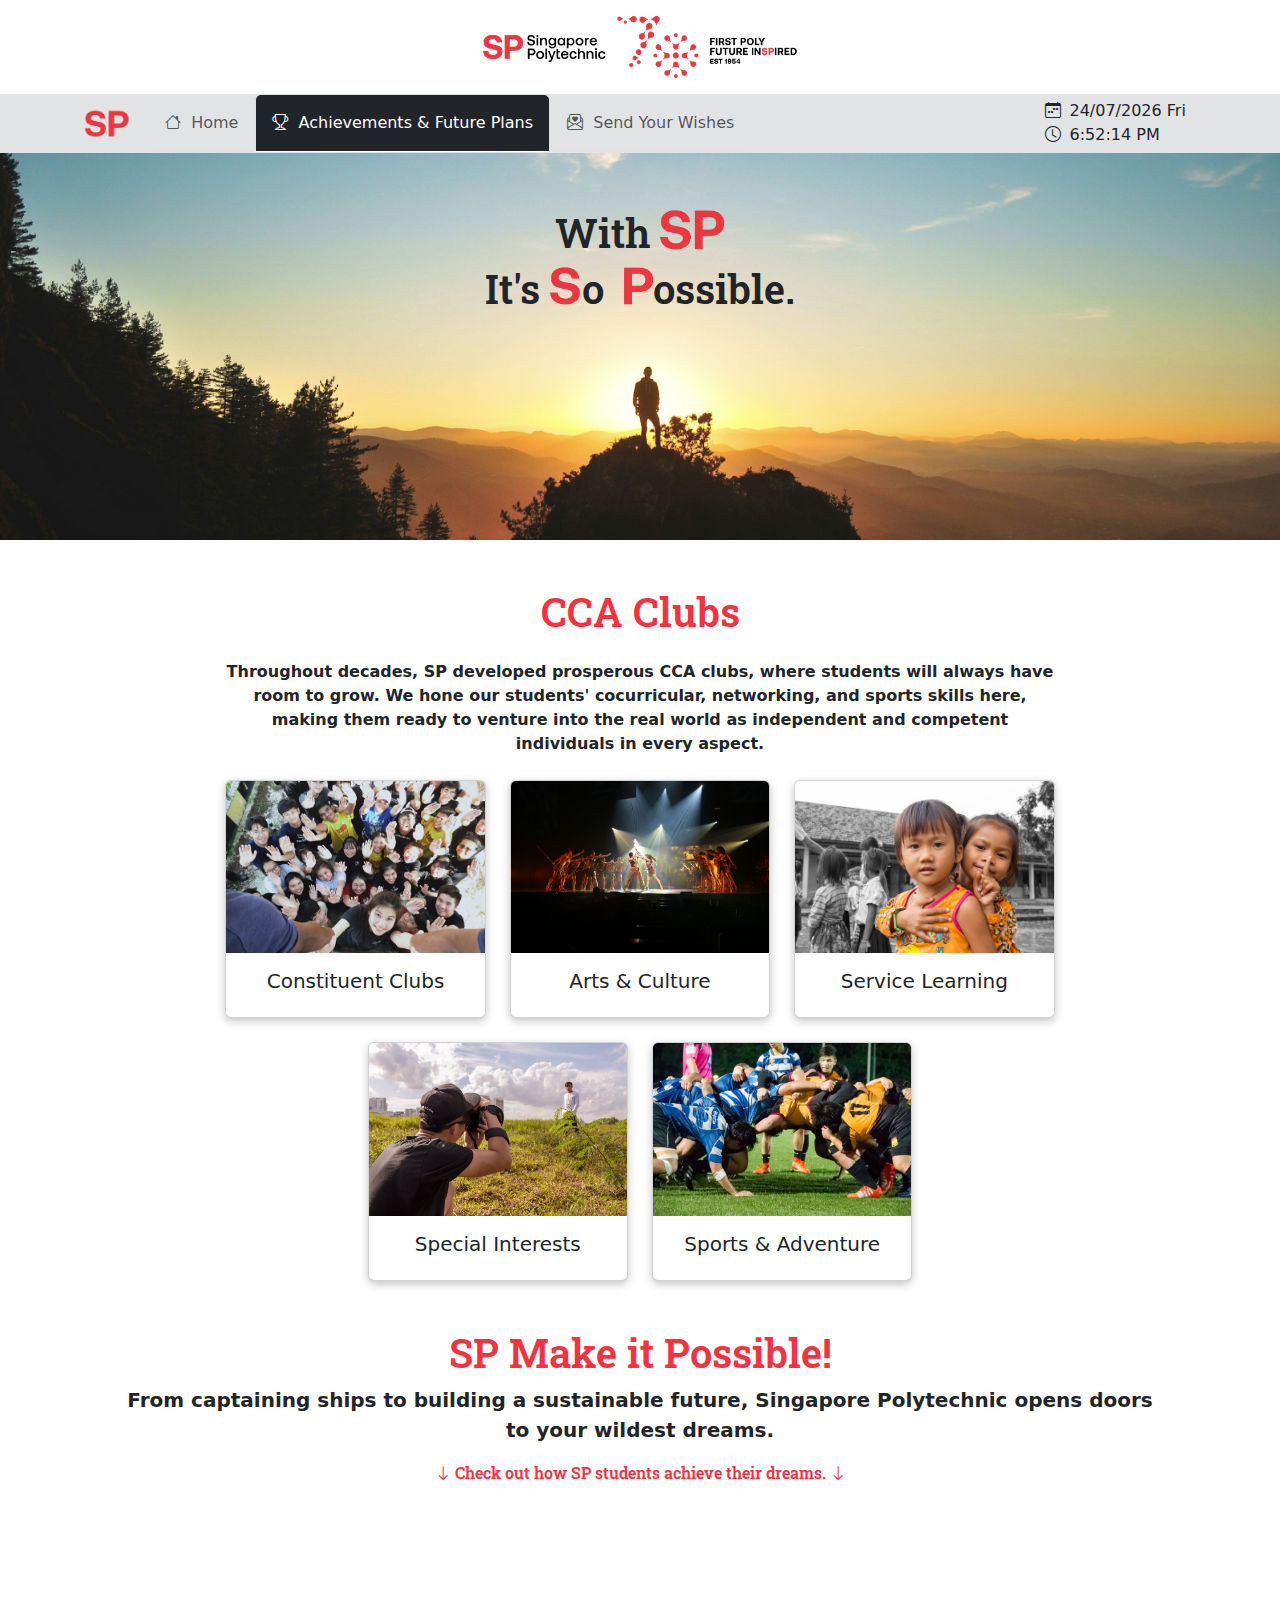
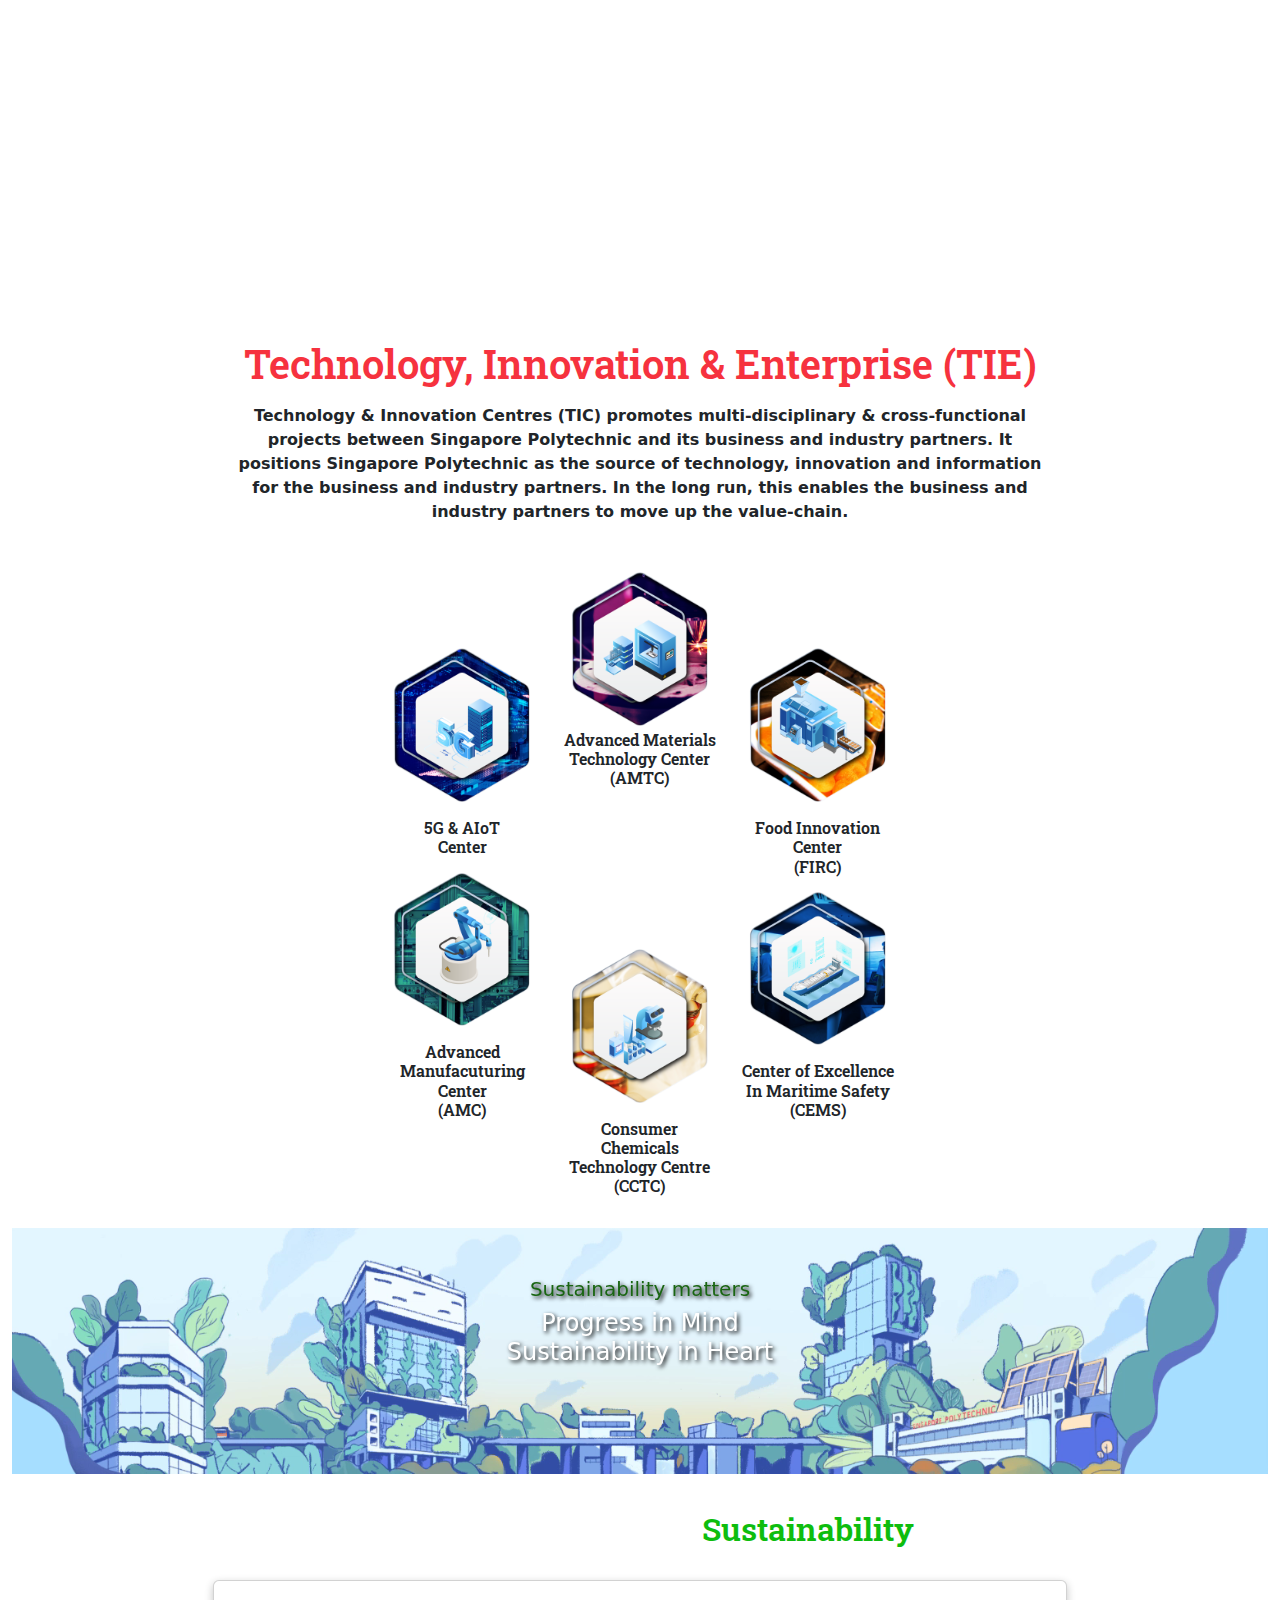
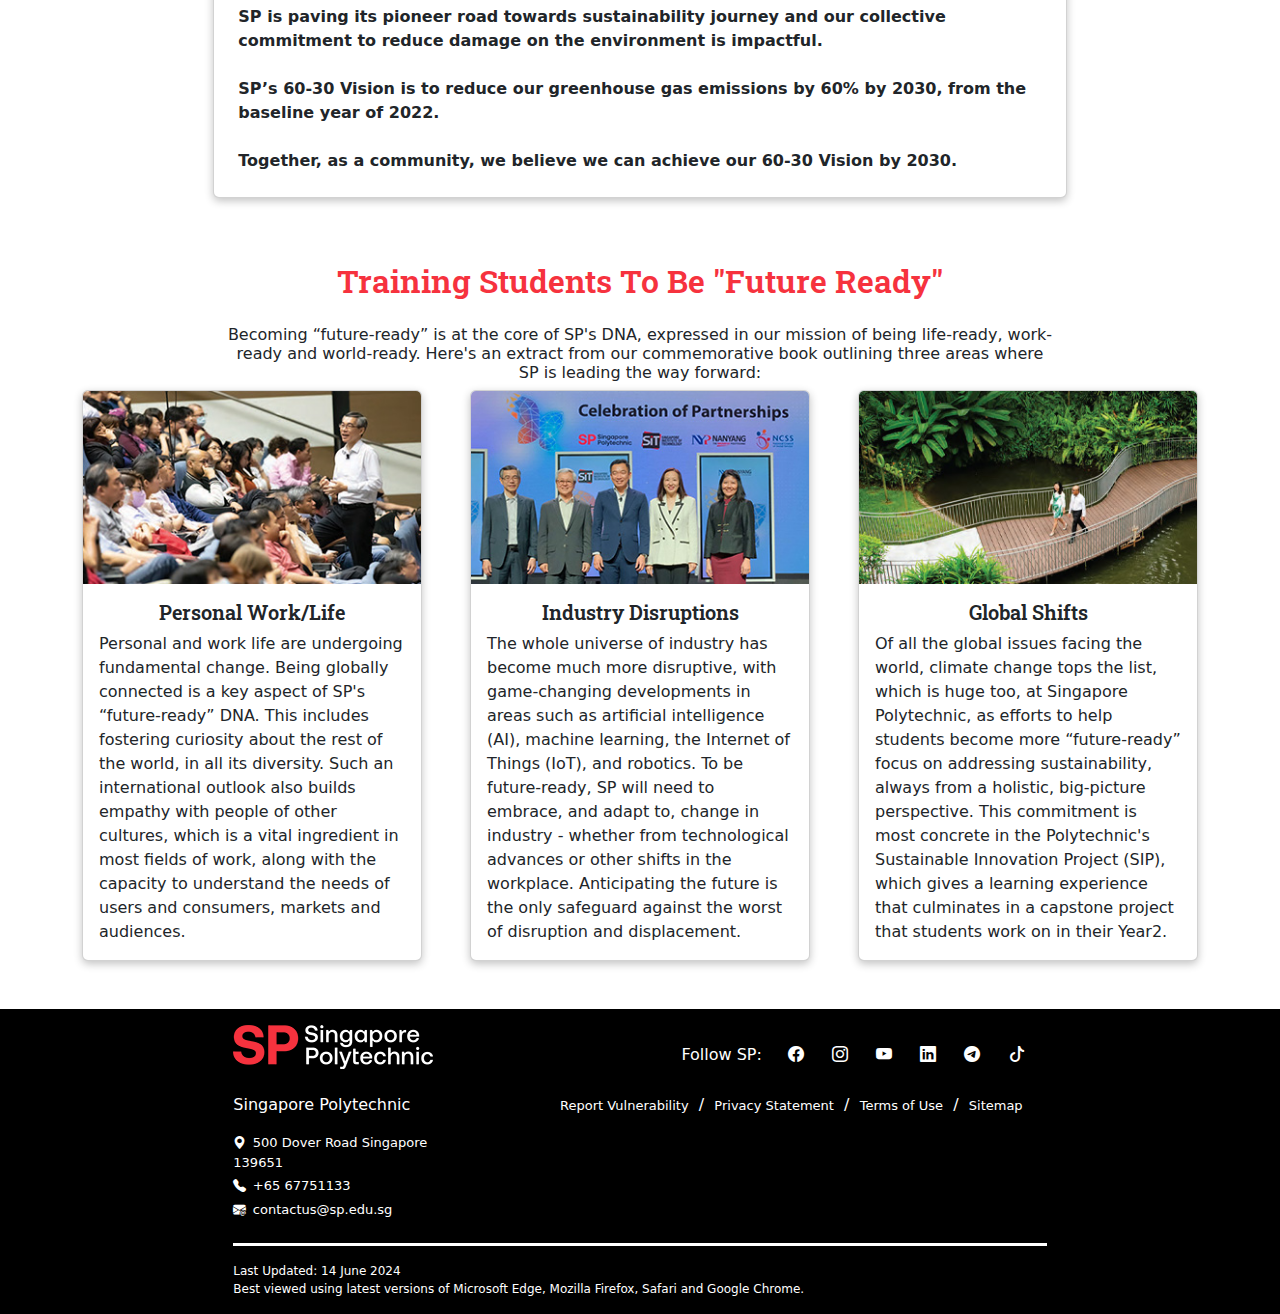
==== commit abc9be5e: "Added comments, cites, new features" ====
--- a/achievement-plans.html
+++ b/achievement-plans.html
@@ -108,62 +108,135 @@
 				</div>
 			</div>
 		</nav>
+		<!-- thin white line under navbar -->
 		<div style="height: 1px; background-color: #e2e3e5;"></div>
 	</header>
 
+	<!-- hero-image container -->
 	<div class="container-fluid p-0 col-12" id="hero-image-container">
+		<!-- original image and cropped one, original for large view-widths and cropped for small ones -->
 		<div class="image-wrapper">
-		  <img src="media/images/achievement-plans/hero-image.jpeg" class="col-12 d-block d-lg-none" alt="">
-		  <img src="media/images/achievement-plans/hero-image-cropped.jpeg" class="col-12 d-none d-lg-block" alt="">
+		  <img src="media/images/achievement-plans/hero-image.jpeg" class="col-12 d-block d-lg-none" alt="Hero Background">
+		  <img src="media/images/achievement-plans/hero-image-cropped.jpeg" class="col-12 d-none d-lg-block" alt="Hero Background">
 		  <div class="hero-title text-center d-flex align-items-end">
-			<h1 class="roboto-slab text-nowrap">With <i><img src="media/images/achievement-plans/sp-logo.png" style="width: 4rem; margin-bottom: 1rem;" alt=""></i> 
-				It's <i><img src="media/images/achievement-plans/sp-s.png" style="width: 2rem; margin-bottom: 1rem;" alt=""></i>o&nbsp;
-				<i><img src="media/images/achievement-plans/sp-p.png" style="width: 1.8rem; margin-bottom: 1rem;" alt=""></i>ossible.</h1>
+			<h1 class="roboto-slab text-nowrap">With <i><img src="media/images/achievement-plans/sp-logo.png" style="width: 4rem; margin-bottom: 1rem;" alt="SP"></i><br>
+				It's <i><img src="media/images/achievement-plans/sp-s.png" style="width: 2rem; margin-bottom: 1rem;" alt="S"></i>o&nbsp;
+				<i><img src="media/images/achievement-plans/sp-p.png" style="width: 1.8rem; margin-bottom: 1rem;" alt="P"></i>ossible.</h1>
 		  </div>
 		</div>
 	  </div>
 
-	<div class="container-fluid col-12 col-md-8 col-lg-6">
+	  <!-- CCA section -->
+	  <h1 class="text-center roboto-slab sp-color-text mt-5 mb-4">CCA Clubs</h1>
+	  <p class="container-fluid text-center col-10 col-lg-8 fs-sm-6-fs-md-5 fw-semibold mb-4">Throughout decades, SP developed prosperous CCA clubs, where students will always
+		  have room to
+		  grow. We hone our students' cocurricular, networking, and sports skills here, making them ready to venture into
+		  the real world as independent and competent individuals in every aspect.</p>
+		  <!-- CCA cards with click links and animation, 1 card for sm, 2 for md and 3 for lg per row -->
+	  	<div class="container-fluid col-7 col-md-10 col-lg-8 mb-5">
+		  <div class="row g-4 row-cols-1 row-cols-md-2 row-cols-lg-3 d-flex justify-content-center align-items-center">
+			  <div class="col">
+				  <a href="https://www.sp.edu.sg/ccas/our-clubs/constituent-clubs">
+					  <div class="card club-card">
+						  <img src="media/images/achievement-plans/constituent-clubs.jpg" class="card-img-top" alt="Constituent Clubs">
+						  <div class="card-body">
+							  <h5 class="card-title text-center">Constituent Clubs</h5>
+						  </div>
+					  </div>
+			  </div></a>
+			  <div class="col">
+				  <a href="https://www.sp.edu.sg/ccas/our-clubs/arts-culture">
+					  <div class="card club-card">
+						  <img src="media/images/achievement-plans/arts-culture.jpg" class="card-img-top" alt="Arts & Culture">
+						  <div class="card-body">
+							  <h5 class="card-title text-center">Arts & Culture</h5>
+						  </div>
+					  </div>
+				  </a>
+			  </div>
+			  <div class="col">
+				  <a href="https://www.sp.edu.sg/ccas/our-clubs/service-learning">
+					  <div class="card club-card">
+						  <img src="media/images/achievement-plans/service-learning.jpg" class="card-img-top" alt="Service Learning">
+						  <div class="card-body">
+							  <h5 class="card-title text-center">Service Learning</h5>
+						  </div>
+					  </div>
+				  </a>
+			  </div>
+			  <a href="https://www.sp.edu.sg/ccas/our-clubs/special-interests">
+				  <div class="col">
+					  <div class="card club-card">
+						  <img src="media/images/achievement-plans/special-interests.jpg" class="card-img-top" alt="Special Interests">
+						  <div class="card-body">
+							  <h5 class="card-title text-center">Special Interests</h5>
+						  </div>
+					  </div>
+				  </div>
+			  </a>
+			  <div class="col">
+				  <a href="https://www.sp.edu.sg/ccas/our-clubs/sports-adventure">
+					  <div class="card club-card">
+						  <img src="media/images/achievement-plans/sports-adventure.jpg" class="card-img-top" alt="Sports & Adventure">
+						  <div class="card-body">
+							  <h5 class="card-title text-center text-nowrap">Sports & Adventure</h5>
+						  </div>
+					  </div>
+				  </a>
+			  </div>
+		  </div>
+	  </div>
+	  </div>
+
+	  <h1 class="text-center sp-color-text roboto-slab mb-2">SP Make it Possible!</h1>
+	  <p class="container-fluid text-center col-10 fs-5 fw-semibold mb-3">From captaining ships to building a sustainable future, Singapore Polytechnic opens doors to your wildest dreams.</p>
+	  <p class="container-fluid text-center col-10 fs-sm-6-fs-md-5 fw-semibold sp-color-text roboto-slab" id="sp-video-checkout-text"><i class="bi bi-arrow-down"></i>&ensp;Check out how SP students achieve their dreams.&ensp;<i class="bi bi-arrow-down"></i></p>
+	<div class="container-fluid col-12 col-md-8 col-lg-6 p-0 mb-5">
 	<iframe src="https://www.youtube.com/embed/w_lFlr2aR0w" class="col-12" id="so-possible-video"></iframe>
 	</div>
 
-	  <div class="container-fluid col-10 col-md-8 col-lg-5">
+	<!-- TIE Section -->
+	<h1 class="text-center sp-color-text roboto-slab mb-3">Technology, Innovation & Enterprise (TIE)</h1>
+	<!-- Intro text -->
+	<p class="container-fluid text-center col-12 col-md-8 fs-sm-6-fs-md-5 mb-5 fw-semibold">Technology & Innovation Centres (TIC) promotes multi-disciplinary & cross-functional projects between Singapore Polytechnic and its business and industry partners. It positions Singapore Polytechnic as the source of technology, innovation and information for the business and industry partners. In the long run, this enables the business and industry partners to move up the value-chain.</p>
+	  <div class="container-fluid col-10 col-md-8 col-lg-5 mb-4">
+		<!-- 6 hexagons with texts under,  3 columns with justify-content center -->
 		<div class="row">
 			<div class="col-4 d-flex justify-content-center align-items-center">
 				<div>
-				<img src="media/images/achievement-plans/5g-aiot-centre-icon.png" class="col-12" alt="" id="center-icon">
+				<a href="https://www.sp.edu.sg/industry/5g-aiot"><img src="media/images/achievement-plans/5g-aiot-centre-icon.png" class="col-12 tie-center" alt="5g AIoT" id="center-icon"></a>
 				<h6 class="text-center roboto-slab my-md-3">5G & AIoT<span class="d-none d-md-block">Center</span></h6>
-				<img src="media/images/achievement-plans/amc-centre-icon.png" class="col-12" alt="">
+				<a href="https://www.sp.edu.sg/industry/amc"><img src="media/images/achievement-plans/amc-centre-icon.png" class="col-12 tie-center" alt="AMC"></a>
 				<h6 class="text-center roboto-slab mt-md-3"><span class="d-none d-md-block">Advanced Manufacuturing<br>Center</span> (AMC)</h6>
 				</div>
 			</div>
 			<div class="col-4">
-				<img src="media/images/achievement-plans/amtc-centre-icon.png" class="col-12" alt="">
+				<a href="https://www.sp.edu.sg/industry/amtc"><img src="media/images/achievement-plans/amtc-centre-icon.png" class="col-12 tie-center" alt="AMTC"></a>
 				<h6 class="text-center roboto-slab mt-md-1"><span class="d-none d-md-block">Advanced Materials<br>Technology Center</span> (AMTC)</h6>
 				<div id="center-placeholder"></div>
-				<img src="media/images/achievement-plans/cctc-centre-icon.png" class="col-12" alt="">
+				<a href="https://www.sp.edu.sg/industry/cctc"><img src="media/images/achievement-plans/cctc-centre-icon.png" class="col-12 tie-center" alt="CCTC"></a>
 				<h6 class="text-center roboto-slab mt-md-3"><span class="d-none d-md-block">Consumer Chemicals<br>Technology Centre</span> (CCTC)</h6>
 			</div>
 			<div class="col-4 d-flex justify-content-center align-items-center">
 				<div>
-				<img src="media/images/achievement-plans/firc-centre-icon.png" class="col-12" alt="">
-				<h6 class="text-center roboto-slab my-md-3"><span class="d-none d-md-block">Food Innovation &<br>Resource Center</span> (FIRC)</h6>
-				<img src="media/images/achievement-plans/cems-centre-icon.png" class="col-12" alt="">
+				<a href="https://www.sp.edu.sg/industry/firc"><img src="media/images/achievement-plans/firc-centre-icon.png" class="col-12 tie-center" alt="FIRC"></a>
+				<h6 class="text-center roboto-slab my-md-3"><span class="d-none d-md-block">Food Innovation Center</span>(FIRC)</h6>
+				<a href="https://www.sp.edu.sg/industry/cems"><img src="media/images/achievement-plans/cems-centre-icon.png" class="col-12 tie-center" alt="CEMS"></a>
 				<h6 class="text-center roboto-slab mt-md-3"><span class="d-none d-md-block">Center of Excellence<br>In Maritime Safety</span> (CEMS)</h6>
 				</div>
 			</div>
 		</div>
 	  </div>
 
-	<div class="container-fluid p-0">
+	<div class="container-fluid d-block">
 		<div class="row no-gutters">
 			<div class="col-12 video-container">
-				<video autoplay loop muted class="d-none d-md-block">
+				<video autoplay loop muted class="d-none d-md-block" style="width: 100%; height: auto;">
 					<source src="media/videos/achievement-plans/sustainability-banner-video.mp4" type="video/mp4">
 					<!-- Include other video sources here for compatibility -->
 					Your browser does not support the video tag.
 				</video>
-				<video autoplay loop muted class="d-md-none">
+				<video autoplay loop muted class="d-md-none" style="width: 100%; height: auto;"">
 					<source src="media/videos/achievement-plans/sustainability-banner-video-cropped.mp4" type="video/mp4">
 					<!-- Include other video sources here for compatibility -->
 					Your browser does not support the video tag.
@@ -176,12 +249,20 @@
 			</div>
 		</div>
 	</div>
-
-<!-- future-ready section -->
+	<div class="container-fluid col-12 px-0 mt-1 py-4 fw-semibold" id="sustainability-background">
+		<h2 class="container-fluid col-10 col-8-md col-lg-7 col-xl-6 text-center roboto-slab text-white p-2 mb-4 rounded-pill" id="sustainability-title">SP's Actions Towards <span style="color: rgb(14, 189, 14);">Sustainability</span></h2>
+		<p class="card rounded container-fluid col-11 col-md-10 col-lg-8 fs-sm-6-fs-md-5 lh-base bg-white p-4 fw-semibold">SP is paving its pioneer road towards sustainability journey and our collective commitment to reduce damage on the environment is impactful.<br><br>
+			SP’s 60-30 Vision is to reduce our greenhouse gas emissions by 60% by 2030, from the baseline year of 2022.<br><br>
+			Together, as a community, we believe we can achieve our 60-30 Vision by 2030.</p>
+	</div>
+
+
+	<!-- future-ready section -->
 	<article class="future-ready">
-		<h6 class=" container-fluid col-10 col-md-8 text-start my-3 text-center" id="future-ready-text">Becoming “future-ready” is at the core of SP's DNA, expressed in our mission of being life-ready, work-ready and world-ready. Here's an extract from our commemorative book outlining three areas where SP is leading the way forward:</h6>
+		<h2 class="container-fluid text-center roboto-slab sp-color-text my-4">Training Students To Be "Future Ready"</h2>
+		<h6 class=" container-fluid col-10 col-md-8 text-start mt-3 text-center fs-sm-6-fs-md-5">Becoming “future-ready” is at the core of SP's DNA, expressed in our mission of being life-ready, work-ready and world-ready. Here's an extract from our commemorative book outlining three areas where SP is leading the way forward:</h6>
 		<!-- displays carousal of three cards in view-widths smaller than large -->
-		<div class="container-fluid col-12 col-sm-12 col-md-10 d-lg-none">
+		<div class="container-fluid col-12 col-sm-12 col-md-10 d-lg-none mt-0 d-flex justify-content-center align-items-start">
 			<div class="row">
 				<div class="col-2 mx-auto my-auto">
 					<button class="carousel-button carousel-control-prev mx-auto" id="future-ready-carousel-control-prev" type="button"
@@ -198,7 +279,7 @@
 						<div class="carousel-inner">
 							<div class="carousel-item active">
 								<div class="card">
-									<img src="media/images/index/personal-work-life.jpg" class="card-img-top" alt="Personal/Work Life">
+									<img src="media/images/achievement-plans/personal-work-life.jpg" class="card-img-top" alt="Personal/Work Life">
 									<div class="card-body">
 										<h5 class="card-title roboto-slab text-center">Personal/Work Life</h5>
 										<p class="card-text">Personal and work life are undergoing fundamental change.
@@ -215,7 +296,7 @@
 							</div>
 							<div class="carousel-item">
 								<div class="card">
-									<img src="media/images/index/industry-disruptions.jpg" class="card-img-top" alt="Industry disruptions">
+									<img src="media/images/achievement-plans/industry-disruptions.jpg" class="card-img-top" alt="Industry disruptions">
 									<div class="card-body">
 										<h5 class="card-title roboto-slab text-center">Industry Disruptions</h5>
 										<p class="card-text">The whole universe of industry has become much more
@@ -233,7 +314,7 @@
 							</div>
 							<div class="carousel-item">
 								<div class="card">
-									<img src="media/images/index/global-shifts.jpg" class="card-img-top" alt="Global shifts">
+									<img src="media/images/achievement-plans/global-shifts.jpg" class="card-img-top" alt="Global shifts">
 									<div class="card-body">
 										<h5 class="card-title roboto-slab text-center">Global Shifts</h5>
 										<p class="card-text">Of all the global issues facing the world, climate change
@@ -266,17 +347,15 @@
 					</button>
 				</div>
 			</div>
-
-
-
 		</div>
 
 		<!-- displays cards with columns grid in view-widths of large and above -->
-		<div class="container mx-auto d-none d-lg-block">
+		<div class="container mx-auto d-none d-lg-block mb-5">
+			<!-- Three cards with 1 card in sm, 2 in md, and 3 in lg -->
 			<div class="row gx-5 gy-5">
-				<div class="col-lg-6 col-xl-4">
+				<div class="col-lg-6 col-xl-4 d-flex justify-content-center">
 					<div class="card">
-						<img src="media/images/index/personal-work-life.jpg" class="card-img-top" alt="Personal Work/ Life">
+						<img src="media/images/achievement-plans/personal-work-life.jpg" class="card-img-top" alt="Personal Work/ Life">
 						<div class="card-body">
 							<h5 class="card-title roboto-slab text-center">Personal Work/Life</h5>
 							<p class="card-text">Personal and work life are undergoing fundamental change. Being
@@ -293,7 +372,7 @@
 				</div>
 				<div class="col-lg-6 col-xl-4">
 					<div class="card">
-						<img src="media/images/index/industry-disruptions.jpg" class="card-img-top" alt="Industry disruptions">
+						<img src="media/images/achievement-plans/industry-disruptions.jpg" class="card-img-top" alt="Industry disruptions">
 						<div class="card-body">
 							<h5 class="card-title roboto-slab text-center">Industry Disruptions</h5>
 							<p class="card-text">The whole universe of industry has become much more disruptive, with
@@ -313,7 +392,7 @@
 					<div class="row d-flex justify-content-center">
 						<div class="col-6 col-xl-12">
 							<div class="card">
-								<img src="media/images/index/global-shifts.jpg" class="card-img-top" alt="Global shifts">
+								<img src="media/images/achievement-plans/global-shifts.jpg" class="card-img-top" alt="Global shifts">
 								<div class="card-body">
 									<h5 class="card-title roboto-slab text-center">Global Shifts</h5>
 									<p class="card-text">Of all the global issues facing the world, climate change tops
@@ -417,4 +496,26 @@
 </html>
 
 
-<!-- https://images.unsplash.com/photo-1483444308400-fb9510501d23?fm=jpg&q=60&w=3000&ixlib=rb-4.0.3&ixid=M3wxMjA3fDB8MHxzZWFyY2h8MTl8fGJhY2slMjBiYWNrZ3JvdW5kfGVufDB8fDB8fHww -->+
+<!-- Image Sources:
+
+1. Hero background: from "SP" https://images.unsplash.com/photo-1483444308400-fb9510501d23?fm=jpg&q=60&w=3000&ixlib=rb-4.0.3&ixid=M3wxMjA3fDB8MHxzZWFyY2h8MTl8fGJhY2slMjBiYWNrZ3JvdW5kfGVufDB8fDB8fHww
+2. Constituent Clubs: from "SP" https://www.sp.edu.sg/images/default-source/sd/our-clubs/navigation-grid/constituent-clubs.jpg?sfvrsn=b1d13b56_2
+3. Arts and Culture: from "SP" https://www.sp.edu.sg/images/default-source/sd/our-clubs/navigation-grid/arts-culture.jpg?sfvrsn=66092aa7_2
+4. Service Learning: from "SP" https://www.sp.edu.sg/images/default-source/sd/our-clubs/navigation-grid/service-learning.jpg?sfvrsn=1b4385a7_2
+5. Special Intersts: from "SP" https://www.sp.edu.sg/images/default-source/sd/our-clubs/special-interests/special-interests.jpg?sfvrsn=e7932ecf_2
+6. Sports and Adventure: from "SP" https://www.sp.edu.sg/images/default-source/sd/our-clubs/navigation-grid/sports-adventure.jpg?sfvrsn=d5b6c8b2_2
+7. SP So Possible Video: from "SP Youtube" https://youtu.be/w_lFlr2aR0w
+8. 5G and AIoT: from "SP" https://www.sp.edu.sg/images/default-source/sp-industry/tie/5g-aiot-centre-isometric.png?sfvrsn=4efdbf4c_2
+9. AMC: from "SP" https://www.sp.edu.sg/images/default-source/sp-industry/amc-centre-icon.png?sfvrsn=e395e785_2
+10. AMTC: from "SP" https://www.sp.edu.sg/images/default-source/sp-industry/tie/amtc-centre-icon.png?sfvrsn=e55be0c4_2
+11. CCTC: from "SP" https://www.sp.edu.sg/images/default-source/sp-industry/tie/cctc-centre-isometric-1.png?sfvrsn=a18e6699_2
+12. FIRC: from "SP" https://www.sp.edu.sg/images/default-source/sp-industry/tie/firc-centre-icon.png?sfvrsn=2f346557_2
+13. CEMS: from "SP" https://www.sp.edu.sg/images/default-source/sp-industry/tie/cems-centre-icon.png?sfvrsn=598415e7_2
+14. Sustanability Banner Video: from "SP Sustainability Matters" https://www.sp.edu.sg/sp/about-sp/why-sp/sustainability-matters
+15. Sustainability section background: from "Leonardo UK" https://uk.leonardo.com/o/adaptive-media/image/16058969/h_1024/Sustainability-green-icons-banner_1440760.jpg
+16. Personal work/life photo: from "SP70" https://www.sp.edu.sg/images/default-source/default-album/personal-work-life.jpg
+17. Industry Disruption photo: from "SP70" https://www.sp.edu.sg/images/default-source/default-album/industry-disruption.jpg
+18. Global Shifts photo: from "SP70" https://www.sp.edu.sg/images/default-source/default-album/global-shifts.jpg
+
+-->
